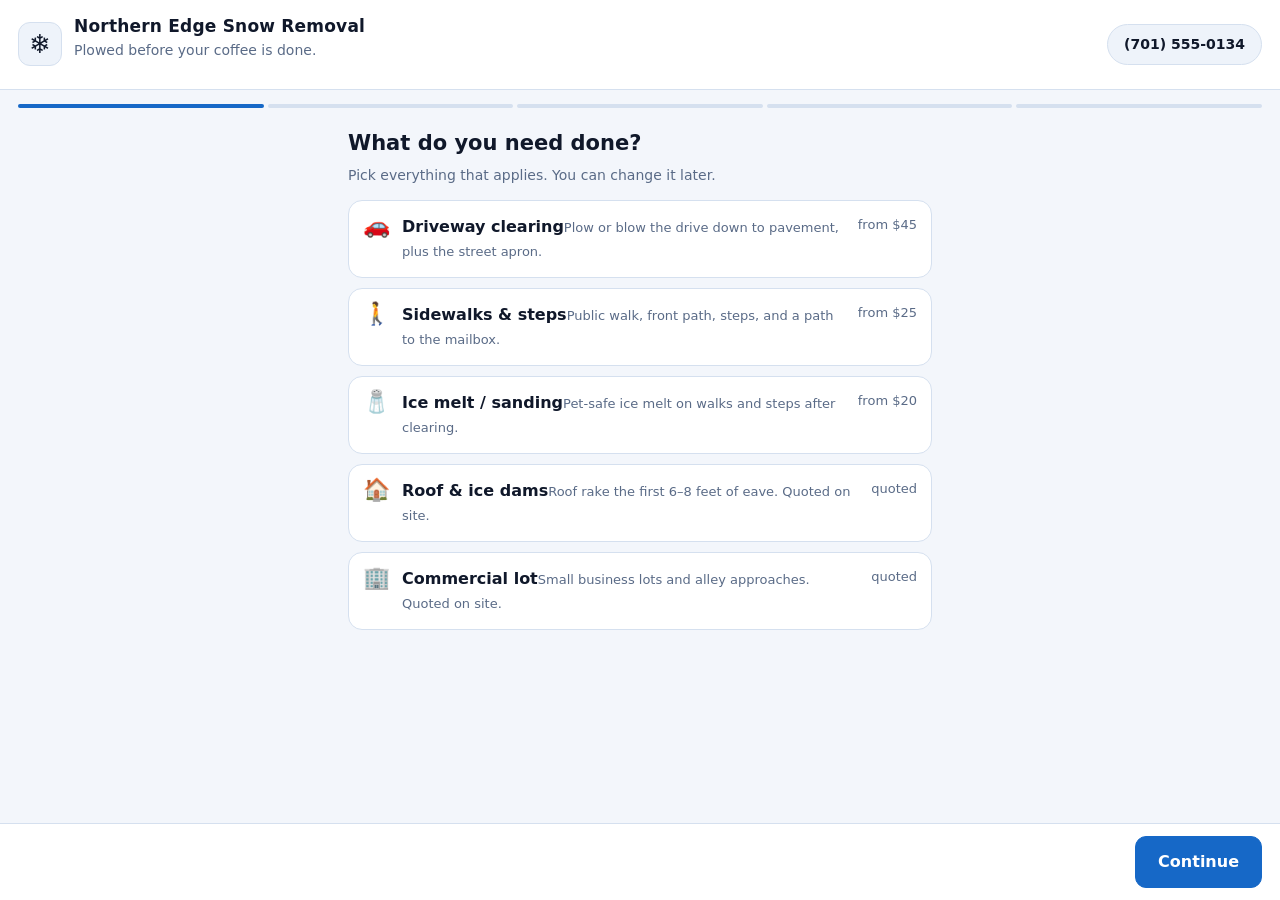
==== index.html @ 13e1a49f "Reservation form skeleton for a snow removal business Five-step mobile-first form: services, propert" ====
<!DOCTYPE html>
<html lang="en">
<head>
<meta charset="utf-8">
<meta name="viewport" content="width=device-width, initial-scale=1, viewport-fit=cover">
<title>Reserve snow removal</title>
<meta name="theme-color" content="#0b1220">
<link rel="icon" href="data:image/svg+xml,<svg xmlns='http://www.w3.org/2000/svg' viewBox='0 0 32 32'><text y='26' font-size='26'>%E2%9D%84</text></svg>">
<link rel="stylesheet" href="styles.css">
</head>
<body>

<header class="topbar">
  <div class="brand">
    <span class="mark">❄</span>
    <div>
      <h1 id="bizName">Snow Removal</h1>
      <p id="bizTagline" class="muted"></p>
    </div>
  </div>
  <a id="bizPhone" class="callbtn" href="#">Call</a>
</header>

<div class="progress" id="progress" aria-hidden="true"></div>

<main id="app">

  <!-- ------------------------------------------------ Step 1: services -->
  <section class="step" data-step="0">
    <h2>What do you need done?</h2>
    <p class="muted">Pick everything that applies. You can change it later.</p>
    <div id="serviceList" class="cards"></div>
    <p class="err" id="err-services" hidden>Pick at least one service.</p>
  </section>

  <!-- ------------------------------------------------ Step 2: property -->
  <section class="step" data-step="1" hidden>
    <h2>Tell us about the property</h2>

    <div id="sizeBlock">
      <h3>Driveway size</h3>
      <div id="sizeList" class="cards tight"></div>
    </div>

    <h3>Surface</h3>
    <div id="surfaceList" class="chips"></div>

    <h3>Anything we should know?</h3>
    <div id="flagList" class="checks"></div>

    <label class="field">
      <span>Where should the snow go?</span>
      <input type="text" id="pileSpot" placeholder="e.g. north side of the drive, not by the mailbox">
    </label>
  </section>

  <!-- ------------------------------------------------ Step 3: schedule -->
  <section class="step" data-step="2" hidden>
    <h2>How often, and when?</h2>

    <div id="planList" class="cards tight"></div>

    <div id="triggerBlock" hidden>
      <h3>Come out after how much snow?</h3>
      <div id="triggerList" class="chips"></div>
    </div>

    <div id="dateBlock">
      <label class="field">
        <span>Preferred start date</span>
        <input type="date" id="startDate">
      </label>
    </div>

    <h3>Time of day</h3>
    <div id="windowList" class="cards tight"></div>
  </section>

  <!-- ------------------------------------------------ Step 4: contact -->
  <section class="step" data-step="3" hidden>
    <h2>Where are we going, and who do we call?</h2>

    <div class="grid2">
      <label class="field">
        <span>Name *</span>
        <input type="text" id="name" autocomplete="name" required>
      </label>
      <label class="field">
        <span>Phone *</span>
        <input type="tel" id="phone" autocomplete="tel" placeholder="701-555-0134" required>
      </label>
    </div>

    <label class="field">
      <span>Email</span>
      <input type="email" id="email" autocomplete="email" placeholder="optional, for the confirmation">
    </label>

    <label class="field">
      <span>Service address *</span>
      <input type="text" id="address" autocomplete="street-address" required>
    </label>

    <div class="grid2">
      <label class="field">
        <span>City *</span>
        <input type="text" id="city" autocomplete="address-level2" required>
      </label>
      <label class="field">
        <span>ZIP</span>
        <input type="text" id="zip" inputmode="numeric" autocomplete="postal-code">
      </label>
    </div>

    <label class="field">
      <span>Notes for the crew</span>
      <textarea id="notes" rows="3" placeholder="Gate code, where to park, anything fragile…"></textarea>
    </label>

    <label class="check big">
      <input type="checkbox" id="textOk" checked>
      <span>Text me when the crew is on the way</span>
    </label>

    <p class="err" id="err-contact" hidden>Name, phone, address, and city are required.</p>
  </section>

  <!-- ------------------------------------------------ Step 5: review -->
  <section class="step" data-step="4" hidden>
    <h2>Look this over</h2>
    <div id="summary" class="summary"></div>

    <div class="estimate" id="estimate"></div>
    <p class="fineprint">
      This is a ballpark, not a quote. We confirm the price by phone or text
      before the first visit. Nothing is charged through this form.
    </p>

    <p class="err" id="err-submit" hidden></p>
  </section>

  <!-- ------------------------------------------------ Done -->
  <section class="step done" data-step="5" hidden>
    <div class="bigcheck">✓</div>
    <h2>Request sent</h2>
    <p class="muted" id="doneMsg"></p>
    <pre id="doneRef" class="ref"></pre>
    <button class="btn ghost" id="againBtn">Book another property</button>
  </section>

</main>

<footer class="navbar">
  <button class="btn ghost" id="backBtn" hidden>Back</button>
  <div class="runningTotal" id="runningTotal"></div>
  <button class="btn primary" id="nextBtn">Continue</button>
</footer>

<script src="config.js"></script>
<script src="app.js"></script>
</body>
</html>
---- styles.css ----
:root {
  --bg: #0b1220;
  --panel: #121c30;
  --panel-2: #17233c;
  --line: #24334f;
  --ink: #eef4ff;
  --muted: #93a4c2;
  --accent: #4ea3ff;
  --accent-ink: #04121f;
  --ok: #3ddc97;
  --err: #ff7a7a;
  --radius: 14px;
}

@media (prefers-color-scheme: light) {
  :root {
    --bg: #f3f6fb;
    --panel: #ffffff;
    --panel-2: #eef3fa;
    --line: #d5e0ef;
    --ink: #10182a;
    --muted: #5a6b87;
    --accent: #1668c7;
    --accent-ink: #ffffff;
  }
}

* { box-sizing: border-box; }

body {
  margin: 0;
  padding-bottom: 88px;
  background: var(--bg);
  color: var(--ink);
  font: 16px/1.5 system-ui, -apple-system, "Segoe UI", Roboto, sans-serif;
}

/* ---------------------------------------------------------- top bar */
.topbar {
  display: flex;
  align-items: center;
  justify-content: space-between;
  gap: 12px;
  padding: 14px 18px;
  background: var(--panel);
  border-bottom: 1px solid var(--line);
}
.brand { display: flex; align-items: center; gap: 12px; }
.mark {
  font-size: 26px;
  width: 44px; height: 44px;
  display: grid; place-items: center;
  background: var(--panel-2);
  border: 1px solid var(--line);
  border-radius: 12px;
}
h1 { font-size: 17px; margin: 0; letter-spacing: .2px; }
h2 { font-size: 21px; margin: 0 0 6px; }
h3 { font-size: 13px; margin: 22px 0 8px; text-transform: uppercase;
     letter-spacing: .08em; color: var(--muted); }
p { margin: 0 0 14px; }
.muted { color: var(--muted); font-size: 14px; }

.callbtn {
  padding: 9px 16px;
  border-radius: 999px;
  background: var(--panel-2);
  border: 1px solid var(--line);
  color: var(--ink);
  text-decoration: none;
  font-weight: 600;
  font-size: 14px;
  white-space: nowrap;
}

/* ---------------------------------------------------------- progress */
.progress { display: flex; gap: 4px; padding: 0 18px; margin-top: 14px; }
.progress i {
  flex: 1; height: 4px; border-radius: 999px;
  background: var(--line); transition: background .2s;
}
.progress i.on { background: var(--accent); }

/* ---------------------------------------------------------- layout */
main { max-width: 620px; margin: 0 auto; padding: 20px 18px 40px; }
.step[hidden] { display: none; }

/* ---------------------------------------------------------- cards */
.cards { display: grid; gap: 10px; }
.cards.tight { grid-template-columns: repeat(auto-fit, minmax(150px, 1fr)); }

.card {
  display: flex; gap: 12px; align-items: flex-start;
  text-align: left;
  width: 100%;
  padding: 14px;
  background: var(--panel);
  border: 1.5px solid var(--line);
  border-radius: var(--radius);
  color: inherit;
  font: inherit;
  cursor: pointer;
  transition: border-color .15s, background .15s;
}
.card:hover { border-color: var(--accent); }
.card.sel { border-color: var(--accent); background: var(--panel-2); }
.card .ico { font-size: 22px; line-height: 1; }
.card .t { font-weight: 650; }
.card .d { font-size: 13px; color: var(--muted); margin-top: 2px; }
.card .p { margin-left: auto; font-size: 13px; color: var(--muted); white-space: nowrap; }

/* ---------------------------------------------------------- chips */
.chips { display: flex; flex-wrap: wrap; gap: 8px; }
.chip {
  padding: 9px 14px;
  border-radius: 999px;
  background: var(--panel);
  border: 1.5px solid var(--line);
  color: inherit; font: inherit; font-size: 14px;
  cursor: pointer;
}
.chip.sel { border-color: var(--accent); background: var(--panel-2); font-weight: 600; }

/* ---------------------------------------------------------- inputs */
.field { display: block; margin: 14px 0; }
.field > span { display: block; font-size: 13px; color: var(--muted); margin-bottom: 6px; }
input, textarea, select {
  width: 100%;
  padding: 12px 13px;
  background: var(--panel);
  border: 1.5px solid var(--line);
  border-radius: 10px;
  color: var(--ink);
  font: inherit;
}
input:focus, textarea:focus { outline: 2px solid var(--accent); outline-offset: 1px; }
.grid2 { display: grid; gap: 0 12px; grid-template-columns: 1fr 1fr; }

.checks { display: grid; gap: 8px; }
.check { display: flex; gap: 10px; align-items: center; font-size: 15px; cursor: pointer; }
.check input { width: 18px; height: 18px; flex: none; accent-color: var(--accent); }
.check.big { margin-top: 16px; }

/* ---------------------------------------------------------- summary */
.summary { display: grid; gap: 1px; background: var(--line);
           border: 1px solid var(--line); border-radius: var(--radius); overflow: hidden; }
.row { display: flex; gap: 14px; padding: 12px 14px; background: var(--panel); }
.row .k { color: var(--muted); font-size: 14px; min-width: 118px; }
.row .v { flex: 1; }

.estimate {
  margin-top: 18px; padding: 16px;
  border: 1.5px solid var(--accent);
  border-radius: var(--radius);
  background: var(--panel);
}
.estimate .big { font-size: 30px; font-weight: 700; }
.fineprint { font-size: 12.5px; color: var(--muted); margin-top: 10px; }

.err { color: var(--err); font-size: 14px; }

/* ---------------------------------------------------------- done */
.done { text-align: center; padding-top: 40px; }
.bigcheck {
  width: 68px; height: 68px; margin: 0 auto 18px;
  display: grid; place-items: center;
  border-radius: 50%; background: var(--ok); color: #04231a;
  font-size: 34px; font-weight: 700;
}
.ref {
  display: inline-block; margin: 8px auto 22px; padding: 8px 14px;
  background: var(--panel); border: 1px solid var(--line);
  border-radius: 10px; font-size: 13px; color: var(--muted);
}

/* ---------------------------------------------------------- nav */
.navbar {
  position: fixed; left: 0; right: 0; bottom: 0;
  display: flex; align-items: center; gap: 12px;
  padding: 12px 18px calc(12px + env(safe-area-inset-bottom));
  background: var(--panel);
  border-top: 1px solid var(--line);
}
.runningTotal { flex: 1; text-align: center; font-size: 14px; color: var(--muted); }
.btn {
  padding: 13px 22px; border-radius: 11px;
  border: 1.5px solid var(--line);
  font: inherit; font-weight: 650; cursor: pointer;
}
.btn.primary { background: var(--accent); color: var(--accent-ink); border-color: var(--accent); }
.btn.ghost { background: transparent; color: var(--ink); }
.btn[disabled] { opacity: .55; cursor: progress; }
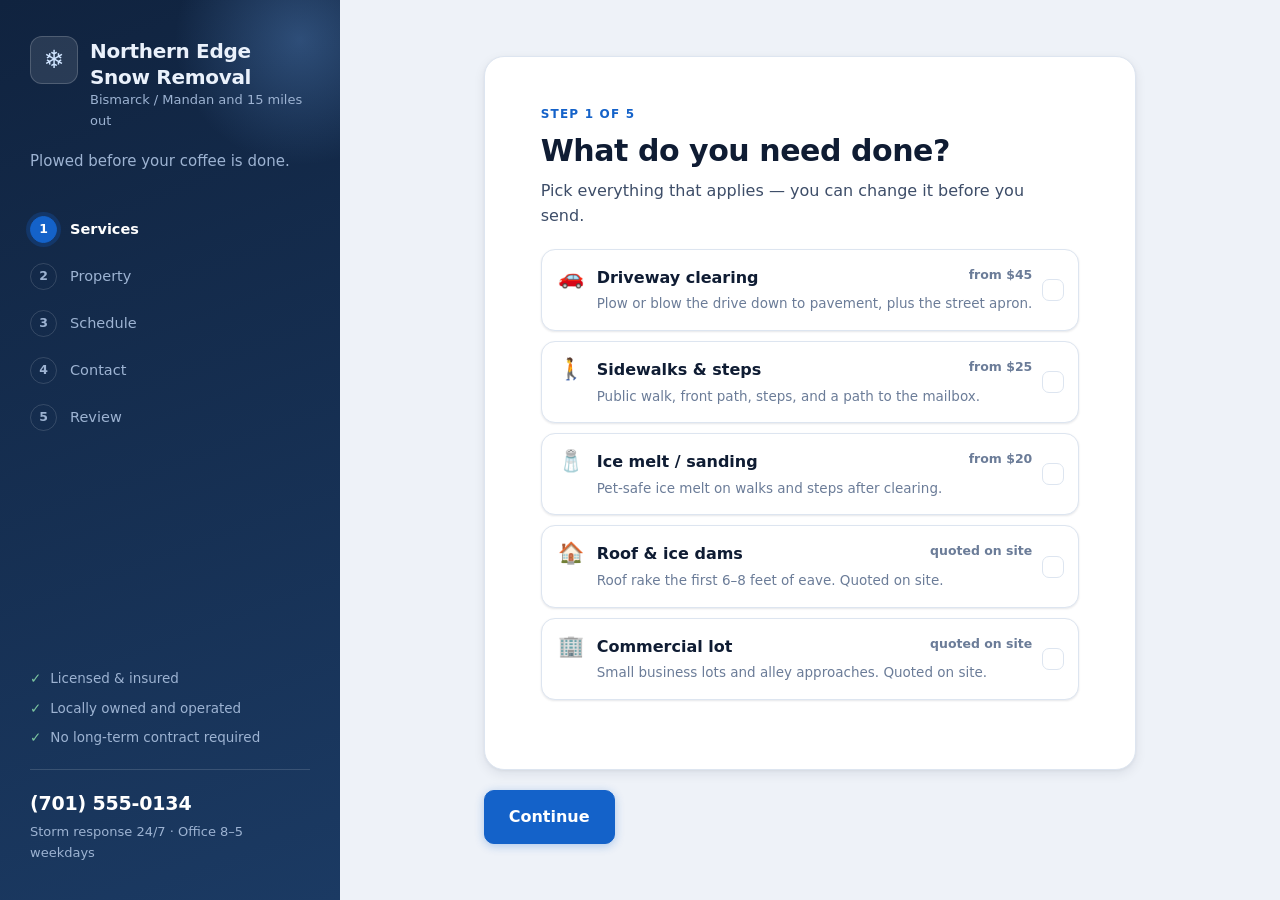
==== commit eaa3a98d: "Responsive two-column layout and a professional visual pass Desktop (900px+) gets a navy sidebar: br" ====
--- a/index.html
+++ b/index.html
@@ -4,157 +4,203 @@
 <meta charset="utf-8">
 <meta name="viewport" content="width=device-width, initial-scale=1, viewport-fit=cover">
 <title>Reserve snow removal</title>
-<meta name="theme-color" content="#0b1220">
+<meta name="description" content="Reserve driveway plowing, sidewalk clearing, and ice melt in a couple of minutes.">
+<meta name="theme-color" content="#0e1c33">
 <link rel="icon" href="data:image/svg+xml,<svg xmlns='http://www.w3.org/2000/svg' viewBox='0 0 32 32'><text y='26' font-size='26'>%E2%9D%84</text></svg>">
 <link rel="stylesheet" href="styles.css">
 </head>
 <body>
 
+<!-- ============================================ compact bar (mobile only) -->
+<div class="stickyTop">
 <header class="topbar">
   <div class="brand">
     <span class="mark">❄</span>
     <div>
-      <h1 id="bizName">Snow Removal</h1>
-      <p id="bizTagline" class="muted"></p>
+      <h1 id="bizNameSm">Snow Removal</h1>
+      <p id="bizAreaSm" class="muted sm"></p>
     </div>
   </div>
-  <a id="bizPhone" class="callbtn" href="#">Call</a>
+  <a id="bizPhoneSm" class="callbtn" href="#">Call</a>
 </header>
-
-<div class="progress" id="progress" aria-hidden="true"></div>
-
-<main id="app">
-
-  <!-- ------------------------------------------------ Step 1: services -->
-  <section class="step" data-step="0">
-    <h2>What do you need done?</h2>
-    <p class="muted">Pick everything that applies. You can change it later.</p>
-    <div id="serviceList" class="cards"></div>
-    <p class="err" id="err-services" hidden>Pick at least one service.</p>
-  </section>
-
-  <!-- ------------------------------------------------ Step 2: property -->
-  <section class="step" data-step="1" hidden>
-    <h2>Tell us about the property</h2>
-
-    <div id="sizeBlock">
-      <h3>Driveway size</h3>
-      <div id="sizeList" class="cards tight"></div>
+<div class="progress" id="progress"></div>
+</div>
+
+<div class="shell">
+
+  <!-- ================================================ sidebar (desktop) -->
+  <aside class="rail">
+    <div class="railTop">
+      <div class="brand lg">
+        <span class="mark">❄</span>
+        <div>
+          <h1 id="bizName">Snow Removal</h1>
+          <p id="bizArea" class="muted sm"></p>
+        </div>
+      </div>
+      <p id="bizTagline" class="tagline"></p>
     </div>
 
-    <h3>Surface</h3>
-    <div id="surfaceList" class="chips"></div>
-
-    <h3>Anything we should know?</h3>
-    <div id="flagList" class="checks"></div>
-
-    <label class="field">
-      <span>Where should the snow go?</span>
-      <input type="text" id="pileSpot" placeholder="e.g. north side of the drive, not by the mailbox">
-    </label>
-  </section>
-
-  <!-- ------------------------------------------------ Step 3: schedule -->
-  <section class="step" data-step="2" hidden>
-    <h2>How often, and when?</h2>
-
-    <div id="planList" class="cards tight"></div>
-
-    <div id="triggerBlock" hidden>
-      <h3>Come out after how much snow?</h3>
-      <div id="triggerList" class="chips"></div>
+    <ol class="stepper" id="stepper"></ol>
+
+    <div class="railBottom">
+      <div class="railEstimate" id="railEstimate" hidden>
+        <span class="lbl">Running estimate</span>
+        <span class="amt" id="railAmt"></span>
+        <span class="per" id="railPer"></span>
+      </div>
+      <ul class="trust" id="trustList"></ul>
+      <div class="railContact">
+        <a id="bizPhone" href="#"></a>
+        <p id="bizHours" class="muted sm"></p>
+      </div>
     </div>
-
-    <div id="dateBlock">
-      <label class="field">
-        <span>Preferred start date</span>
+  </aside>
+
+  <!-- ================================================ form -->
+  <div class="content">
+    <main id="app">
+
+      <!-- ------------------------------------------------ 1: services -->
+      <section class="step" data-step="0">
+        <p class="eyebrow">Step 1 of 5</p>
+        <h2>What do you need done?</h2>
+        <p class="lede">Pick everything that applies — you can change it before you send.</p>
+        <div id="serviceList" class="cards"></div>
+        <p class="err" id="err-services" hidden>Pick at least one service to continue.</p>
+      </section>
+
+      <!-- ------------------------------------------------ 2: property -->
+      <section class="step" data-step="1" hidden>
+        <p class="eyebrow">Step 2 of 5</p>
+        <h2>Tell us about the property</h2>
+        <p class="lede">This is what lets us quote you accurately the first time.</p>
+
+        <div id="sizeBlock">
+          <h3>Driveway size</h3>
+          <div id="sizeList" class="cards two"></div>
+        </div>
+
+        <h3>Surface</h3>
+        <div id="surfaceList" class="chips"></div>
+
+        <h3>Anything we should know?</h3>
+        <div id="flagList" class="checks two"></div>
+
+        <label class="field">
+          <span>Where should the snow go?</span>
+          <input type="text" id="pileSpot" placeholder="e.g. north side of the drive, not by the mailbox">
+        </label>
+      </section>
+
+      <!-- ------------------------------------------------ 3: schedule -->
+      <section class="step" data-step="2" hidden>
+        <p class="eyebrow">Step 3 of 5</p>
+        <h2>How often, and when?</h2>
+        <p class="lede">Season contracts get first pass on storm days.</p>
+
+        <div id="planList" class="cards"></div>
+
+        <div id="triggerBlock" hidden>
+          <h3>Come out after how much snow?</h3>
+          <div id="triggerList" class="chips"></div>
+        </div>
+
+        <h3>Preferred start</h3>
         <input type="date" id="startDate">
-      </label>
-    </div>
-
-    <h3>Time of day</h3>
-    <div id="windowList" class="cards tight"></div>
-  </section>
-
-  <!-- ------------------------------------------------ Step 4: contact -->
-  <section class="step" data-step="3" hidden>
-    <h2>Where are we going, and who do we call?</h2>
-
-    <div class="grid2">
-      <label class="field">
-        <span>Name *</span>
-        <input type="text" id="name" autocomplete="name" required>
-      </label>
-      <label class="field">
-        <span>Phone *</span>
-        <input type="tel" id="phone" autocomplete="tel" placeholder="701-555-0134" required>
-      </label>
-    </div>
-
-    <label class="field">
-      <span>Email</span>
-      <input type="email" id="email" autocomplete="email" placeholder="optional, for the confirmation">
-    </label>
-
-    <label class="field">
-      <span>Service address *</span>
-      <input type="text" id="address" autocomplete="street-address" required>
-    </label>
-
-    <div class="grid2">
-      <label class="field">
-        <span>City *</span>
-        <input type="text" id="city" autocomplete="address-level2" required>
-      </label>
-      <label class="field">
-        <span>ZIP</span>
-        <input type="text" id="zip" inputmode="numeric" autocomplete="postal-code">
-      </label>
-    </div>
-
-    <label class="field">
-      <span>Notes for the crew</span>
-      <textarea id="notes" rows="3" placeholder="Gate code, where to park, anything fragile…"></textarea>
-    </label>
-
-    <label class="check big">
-      <input type="checkbox" id="textOk" checked>
-      <span>Text me when the crew is on the way</span>
-    </label>
-
-    <p class="err" id="err-contact" hidden>Name, phone, address, and city are required.</p>
-  </section>
-
-  <!-- ------------------------------------------------ Step 5: review -->
-  <section class="step" data-step="4" hidden>
-    <h2>Look this over</h2>
-    <div id="summary" class="summary"></div>
-
-    <div class="estimate" id="estimate"></div>
-    <p class="fineprint">
-      This is a ballpark, not a quote. We confirm the price by phone or text
-      before the first visit. Nothing is charged through this form.
-    </p>
-
-    <p class="err" id="err-submit" hidden></p>
-  </section>
-
-  <!-- ------------------------------------------------ Done -->
-  <section class="step done" data-step="5" hidden>
-    <div class="bigcheck">✓</div>
-    <h2>Request sent</h2>
-    <p class="muted" id="doneMsg"></p>
-    <pre id="doneRef" class="ref"></pre>
-    <button class="btn ghost" id="againBtn">Book another property</button>
-  </section>
-
-</main>
-
-<footer class="navbar">
-  <button class="btn ghost" id="backBtn" hidden>Back</button>
-  <div class="runningTotal" id="runningTotal"></div>
-  <button class="btn primary" id="nextBtn">Continue</button>
-</footer>
+
+        <h3>Time of day</h3>
+        <div id="windowList" class="cards two"></div>
+      </section>
+
+      <!-- ------------------------------------------------ 4: contact -->
+      <section class="step" data-step="3" hidden>
+        <p class="eyebrow">Step 4 of 5</p>
+        <h2>Where are we going, and who do we call?</h2>
+        <p class="lede">We confirm every job before the first visit. Nothing is charged here.</p>
+
+        <div class="grid2">
+          <label class="field">
+            <span>Name <i>*</i></span>
+            <input type="text" id="name" autocomplete="name" required>
+          </label>
+          <label class="field">
+            <span>Phone <i>*</i></span>
+            <input type="tel" id="phone" autocomplete="tel" placeholder="701-555-0134" required>
+          </label>
+        </div>
+
+        <label class="field">
+          <span>Email</span>
+          <input type="email" id="email" autocomplete="email" placeholder="Optional — for your confirmation">
+        </label>
+
+        <label class="field">
+          <span>Service address <i>*</i></span>
+          <input type="text" id="address" autocomplete="street-address" required>
+        </label>
+
+        <div class="grid2">
+          <label class="field">
+            <span>City <i>*</i></span>
+            <input type="text" id="city" autocomplete="address-level2" required>
+          </label>
+          <label class="field">
+            <span>ZIP</span>
+            <input type="text" id="zip" inputmode="numeric" autocomplete="postal-code">
+          </label>
+        </div>
+
+        <label class="field">
+          <span>Notes for the crew</span>
+          <textarea id="notes" rows="3" placeholder="Gate code, where to park, anything fragile…"></textarea>
+        </label>
+
+        <label class="check big">
+          <input type="checkbox" id="textOk" checked>
+          <span>Text me when the crew is on the way</span>
+        </label>
+
+        <p class="err" id="err-contact" hidden>Name, phone, address, and city are required.</p>
+      </section>
+
+      <!-- ------------------------------------------------ 5: review -->
+      <section class="step" data-step="4" hidden>
+        <p class="eyebrow">Step 5 of 5</p>
+        <h2>Look this over</h2>
+        <p class="lede">One last check, then it comes straight to us.</p>
+
+        <div class="reviewGrid">
+          <div id="summary" class="summary"></div>
+          <div class="estimate" id="estimate"></div>
+        </div>
+
+        <p class="fineprint">
+          This is a ballpark, not a quote. We confirm the price by phone or text
+          before the first visit, and nothing is charged through this form.
+        </p>
+
+        <p class="err" id="err-submit" hidden></p>
+      </section>
+
+      <!-- ------------------------------------------------ done -->
+      <section class="step done" data-step="5" hidden>
+        <div class="bigcheck">✓</div>
+        <h2>Request sent</h2>
+        <p class="lede" id="doneMsg"></p>
+        <p class="ref" id="doneRef"></p>
+        <button class="btn ghost" id="againBtn">Book another property</button>
+      </section>
+
+    </main>
+
+    <footer class="navbar">
+      <button class="btn ghost" id="backBtn" hidden>Back</button>
+      <div class="runningTotal" id="runningTotal"></div>
+      <button class="btn primary" id="nextBtn">Continue</button>
+    </footer>
+  </div>
+</div>
 
 <script src="config.js"></script>
 <script src="app.js"></script>
--- a/styles.css
+++ b/styles.css
@@ -1,192 +1,519 @@
+/* ============================================================
+   Light by default — it reads more trustworthy for a customer-
+   facing booking form. Dark follows the system setting.
+   ============================================================ */
 :root {
-  --bg: #0b1220;
-  --panel: #121c30;
-  --panel-2: #17233c;
-  --line: #24334f;
-  --ink: #eef4ff;
-  --muted: #93a4c2;
-  --accent: #4ea3ff;
-  --accent-ink: #04121f;
-  --ok: #3ddc97;
-  --err: #ff7a7a;
-  --radius: 14px;
-}
-
-@media (prefers-color-scheme: light) {
+  --bg:        #eef2f8;
+  --surface:   #ffffff;
+  --surface-2: #f5f8fc;
+  --line:      #dde5f0;
+  --line-soft: #e9eff7;
+  --ink:       #0f1c33;
+  --ink-2:     #3d4d68;
+  --muted:     #6b7c98;
+  --accent:    #1462c9;
+  --accent-2:  #0e4ea6;
+  --accent-ink:#ffffff;
+  --accent-wash:#eaf2fe;
+  --ok:        #0f9d6a;
+  --err:       #c2323f;
+  --err-wash:  #fdeef0;
+
+  /* deep navy used by the sidebar, the estimate card, and the mobile bar */
+  --rail-from: #10233f;
+  --rail-to:   #1b3a63;
+  --rail-ink:  #eaf1fb;
+  --rail-mute: #9db3d2;
+  --rail-line: rgba(255,255,255,.14);
+
+  --r-sm: 10px;
+  --r:    14px;
+  --r-lg: 20px;
+  --sh-1: 0 1px 2px rgba(15,28,51,.06), 0 1px 3px rgba(15,28,51,.05);
+  --sh-2: 0 4px 12px rgba(15,28,51,.08), 0 1px 3px rgba(15,28,51,.05);
+  --sh-3: 0 12px 32px rgba(15,28,51,.12);
+  --ring: 0 0 0 3px rgba(20,98,201,.22);
+}
+
+@media (prefers-color-scheme: dark) {
   :root {
-    --bg: #f3f6fb;
-    --panel: #ffffff;
-    --panel-2: #eef3fa;
-    --line: #d5e0ef;
-    --ink: #10182a;
-    --muted: #5a6b87;
-    --accent: #1668c7;
-    --accent-ink: #ffffff;
+    --bg:        #080e1a;
+    --surface:   #101a2c;
+    --surface-2: #16233a;
+    --line:      #253550;
+    --line-soft: #1c2a42;
+    --ink:       #eaf1fb;
+    --ink-2:     #c3d1e6;
+    --muted:     #8ea3c2;
+    --accent:    #52a5ff;
+    --accent-2:  #7bbcff;
+    --accent-ink:#04121f;
+    --accent-wash:#132741;
+    --ok:        #3ddc97;
+    --err:       #ff8d8d;
+    --err-wash:  #2a1620;
+
+    --rail-from: #0b1526;
+    --rail-to:   #12233d;
+    --sh-1: 0 1px 2px rgba(0,0,0,.4);
+    --sh-2: 0 4px 14px rgba(0,0,0,.45);
+    --sh-3: 0 14px 36px rgba(0,0,0,.5);
+    --ring: 0 0 0 3px rgba(82,165,255,.3);
   }
 }
 
 * { box-sizing: border-box; }
+
+/* Several elements below set display:flex/grid, which would otherwise
+   win over the hidden attribute. */
+[hidden] { display: none !important; }
+
+html { -webkit-text-size-adjust: 100%; }
 
 body {
   margin: 0;
-  padding-bottom: 88px;
   background: var(--bg);
   color: var(--ink);
-  font: 16px/1.5 system-ui, -apple-system, "Segoe UI", Roboto, sans-serif;
-}
-
-/* ---------------------------------------------------------- top bar */
+  font: 400 16px/1.6 ui-sans-serif, system-ui, -apple-system, "Segoe UI",
+        Roboto, "Helvetica Neue", sans-serif;
+  -webkit-font-smoothing: antialiased;
+}
+
+h1, h2, h3 { margin: 0; letter-spacing: -.015em; }
+p { margin: 0; }
+.muted { color: var(--muted); }
+.sm { font-size: 13px; }
+
+/* ===================================================== compact top bar
+   Mobile only. The sidebar replaces it on wide screens.               */
+.stickyTop { position: sticky; top: 0; z-index: 10; }
+
 .topbar {
   display: flex;
   align-items: center;
   justify-content: space-between;
   gap: 12px;
-  padding: 14px 18px;
-  background: var(--panel);
-  border-bottom: 1px solid var(--line);
-}
+  padding: 12px 16px;
+  background: linear-gradient(135deg, var(--rail-from), var(--rail-to));
+  color: var(--rail-ink);
+}
+.topbar .muted { color: var(--rail-mute); }
+
 .brand { display: flex; align-items: center; gap: 12px; }
+.brand h1 { font-size: 16px; font-weight: 650; line-height: 1.25; }
+.brand.lg { align-items: flex-start; }
+.brand.lg h1 { font-size: 20px; font-weight: 700; line-height: 1.3; }
+.brand.lg > div { padding-top: 2px; }
 .mark {
-  font-size: 26px;
-  width: 44px; height: 44px;
+  flex: none;
+  width: 42px; height: 42px;
   display: grid; place-items: center;
-  background: var(--panel-2);
-  border: 1px solid var(--line);
+  font-size: 22px;
+  color: #cfe4ff;
+  background: rgba(255,255,255,.1);
+  border: 1px solid rgba(255,255,255,.18);
   border-radius: 12px;
 }
-h1 { font-size: 17px; margin: 0; letter-spacing: .2px; }
-h2 { font-size: 21px; margin: 0 0 6px; }
-h3 { font-size: 13px; margin: 22px 0 8px; text-transform: uppercase;
-     letter-spacing: .08em; color: var(--muted); }
-p { margin: 0 0 14px; }
-.muted { color: var(--muted); font-size: 14px; }
+.brand.lg .mark { width: 48px; height: 48px; font-size: 25px; }
 
 .callbtn {
+  flex: none;
   padding: 9px 16px;
   border-radius: 999px;
-  background: var(--panel-2);
-  border: 1px solid var(--line);
-  color: var(--ink);
+  background: rgba(255,255,255,.13);
+  border: 1px solid rgba(255,255,255,.2);
+  color: #fff;
   text-decoration: none;
   font-weight: 600;
   font-size: 14px;
+}
+.callbtn:hover { background: rgba(255,255,255,.2); }
+
+/* progress hairline under the mobile bar */
+.progress { display: flex; gap: 3px; background: var(--line); }
+.progress i { flex: 1; height: 3px; background: var(--line);
+              transition: background .25s ease; }
+.progress i.on { background: var(--accent); }
+
+/* ===================================================== shell */
+.shell { display: block; }
+
+/* ===================================================== sidebar */
+.rail { display: none; }
+
+/* ===================================================== content */
+.content {
+  max-width: 720px;
+  margin: 0 auto;
+  padding: 0 16px 96px;
+}
+
+main { padding: 24px 0 8px; }
+.step[hidden] { display: none; }
+.step { animation: rise .28s ease both; }
+@keyframes rise {
+  from { opacity: 0; transform: translateY(8px); }
+  to   { opacity: 1; transform: none; }
+}
+
+.eyebrow {
+  font-size: 12px; font-weight: 700; letter-spacing: .1em;
+  text-transform: uppercase; color: var(--accent);
+  margin-bottom: 8px;
+}
+h2 { font-size: clamp(22px, 4.4vw, 30px); line-height: 1.25; }
+.lede { color: var(--ink-2); margin-top: 8px; max-width: 52ch; }
+h3 {
+  font-size: 12.5px; font-weight: 700; letter-spacing: .08em;
+  text-transform: uppercase; color: var(--muted);
+  margin: 28px 0 10px;
+}
+
+/* ===================================================== cards */
+.cards { display: grid; gap: 10px; margin-top: 20px; }
+.cards.two { grid-template-columns: repeat(auto-fit, minmax(190px, 1fr)); }
+
+.card {
+  position: relative;
+  display: flex; gap: 13px; align-items: flex-start;
+  width: 100%; text-align: left;
+  padding: 15px 46px 15px 16px;
+  background: var(--surface);
+  border: 1.5px solid var(--line);
+  border-radius: var(--r);
+  box-shadow: var(--sh-1);
+  color: inherit; font: inherit;
+  cursor: pointer;
+  transition: border-color .16s, box-shadow .16s, transform .16s, background .16s;
+}
+.card:hover { border-color: var(--accent); box-shadow: var(--sh-2); transform: translateY(-1px); }
+.card:focus-visible { outline: none; box-shadow: var(--ring); }
+.card.sel { border-color: var(--accent); background: var(--accent-wash); box-shadow: var(--sh-2); }
+
+.card .ico { font-size: 21px; line-height: 1.2; }
+.card .t { display: block; font-weight: 650; }
+.card .d { display: block; font-size: 13.5px; color: var(--muted); margin-top: 3px; }
+.card .p {
+  position: absolute; right: 46px; top: 15px;
+  font-size: 12.5px; font-weight: 600; color: var(--muted);
   white-space: nowrap;
 }
-
-/* ---------------------------------------------------------- progress */
-.progress { display: flex; gap: 4px; padding: 0 18px; margin-top: 14px; }
-.progress i {
-  flex: 1; height: 4px; border-radius: 999px;
-  background: var(--line); transition: background .2s;
-}
-.progress i.on { background: var(--accent); }
-
-/* ---------------------------------------------------------- layout */
-main { max-width: 620px; margin: 0 auto; padding: 20px 18px 40px; }
-.step[hidden] { display: none; }
-
-/* ---------------------------------------------------------- cards */
-.cards { display: grid; gap: 10px; }
-.cards.tight { grid-template-columns: repeat(auto-fit, minmax(150px, 1fr)); }
-
-.card {
-  display: flex; gap: 12px; align-items: flex-start;
-  text-align: left;
-  width: 100%;
-  padding: 14px;
-  background: var(--panel);
+.cards.two .card { padding-right: 42px; }
+.cards.two .card .p { display: none; }
+
+/* selection indicator */
+.card .tick {
+  position: absolute; right: 14px; top: 50%;
+  transform: translateY(-50%);
+  width: 22px; height: 22px;
+  display: grid; place-items: center;
   border: 1.5px solid var(--line);
-  border-radius: var(--radius);
-  color: inherit;
-  font: inherit;
-  cursor: pointer;
-  transition: border-color .15s, background .15s;
-}
-.card:hover { border-color: var(--accent); }
-.card.sel { border-color: var(--accent); background: var(--panel-2); }
-.card .ico { font-size: 22px; line-height: 1; }
-.card .t { font-weight: 650; }
-.card .d { font-size: 13px; color: var(--muted); margin-top: 2px; }
-.card .p { margin-left: auto; font-size: 13px; color: var(--muted); white-space: nowrap; }
-
-/* ---------------------------------------------------------- chips */
+  border-radius: 50%;
+  background: var(--surface);
+  color: transparent;
+  font-size: 13px; font-weight: 700;
+  transition: background .16s, border-color .16s, color .16s;
+}
+.card[data-multi="1"] .tick { border-radius: 7px; }
+.card.sel .tick { background: var(--accent); border-color: var(--accent); color: #fff; }
+
+/* ===================================================== chips */
 .chips { display: flex; flex-wrap: wrap; gap: 8px; }
 .chip {
-  padding: 9px 14px;
+  padding: 9px 15px;
   border-radius: 999px;
-  background: var(--panel);
+  background: var(--surface);
   border: 1.5px solid var(--line);
-  color: inherit; font: inherit; font-size: 14px;
+  box-shadow: var(--sh-1);
+  color: inherit; font: inherit; font-size: 14.5px;
   cursor: pointer;
-}
-.chip.sel { border-color: var(--accent); background: var(--panel-2); font-weight: 600; }
-
-/* ---------------------------------------------------------- inputs */
-.field { display: block; margin: 14px 0; }
-.field > span { display: block; font-size: 13px; color: var(--muted); margin-bottom: 6px; }
-input, textarea, select {
+  transition: border-color .16s, background .16s, color .16s;
+}
+.chip:hover { border-color: var(--accent); }
+.chip:focus-visible { outline: none; box-shadow: var(--ring); }
+.chip.sel {
+  border-color: var(--accent); background: var(--accent);
+  color: var(--accent-ink); font-weight: 600;
+}
+
+/* ===================================================== inputs */
+.field { display: block; margin: 16px 0; }
+.field > span { display: block; font-size: 13px; font-weight: 600;
+                color: var(--ink-2); margin-bottom: 7px; }
+.field > span i { color: var(--accent); font-style: normal; }
+
+input, textarea {
   width: 100%;
-  padding: 12px 13px;
-  background: var(--panel);
+  padding: 12px 14px;
+  background: var(--surface);
   border: 1.5px solid var(--line);
-  border-radius: 10px;
+  border-radius: var(--r-sm);
+  box-shadow: var(--sh-1);
   color: var(--ink);
   font: inherit;
-}
-input:focus, textarea:focus { outline: 2px solid var(--accent); outline-offset: 1px; }
-.grid2 { display: grid; gap: 0 12px; grid-template-columns: 1fr 1fr; }
-
-.checks { display: grid; gap: 8px; }
-.check { display: flex; gap: 10px; align-items: center; font-size: 15px; cursor: pointer; }
+  transition: border-color .16s, box-shadow .16s;
+}
+input::placeholder, textarea::placeholder { color: var(--muted); opacity: .75; }
+input:hover, textarea:hover { border-color: #c3d2e6; }
+input:focus, textarea:focus { outline: none; border-color: var(--accent); box-shadow: var(--ring); }
+textarea { resize: vertical; min-height: 90px; }
+input[type="date"] { max-width: 240px; }
+
+.grid2 { display: grid; gap: 0 14px; grid-template-columns: 1fr 1fr; }
+
+.checks { display: grid; gap: 9px; }
+.checks.two { grid-template-columns: repeat(auto-fit, minmax(230px, 1fr)); }
+.check {
+  display: flex; gap: 11px; align-items: center;
+  padding: 10px 13px;
+  border: 1.5px solid var(--line-soft);
+  border-radius: var(--r-sm);
+  background: var(--surface);
+  font-size: 15px; cursor: pointer;
+  transition: border-color .16s;
+}
+.check:hover { border-color: var(--accent); }
 .check input { width: 18px; height: 18px; flex: none; accent-color: var(--accent); }
-.check.big { margin-top: 16px; }
-
-/* ---------------------------------------------------------- summary */
-.summary { display: grid; gap: 1px; background: var(--line);
-           border: 1px solid var(--line); border-radius: var(--radius); overflow: hidden; }
-.row { display: flex; gap: 14px; padding: 12px 14px; background: var(--panel); }
-.row .k { color: var(--muted); font-size: 14px; min-width: 118px; }
+.check.big { margin-top: 18px; }
+
+/* ===================================================== review */
+.reviewGrid { display: grid; gap: 18px; margin-top: 22px; }
+
+.summary {
+  display: grid; gap: 1px;
+  background: var(--line-soft);
+  border: 1px solid var(--line);
+  border-radius: var(--r);
+  overflow: hidden;
+  box-shadow: var(--sh-1);
+}
+.row { display: flex; gap: 16px; padding: 12px 16px; background: var(--surface); }
+.row .k { color: var(--muted); font-size: 13.5px; min-width: 116px; flex: none; }
 .row .v { flex: 1; }
 
 .estimate {
-  margin-top: 18px; padding: 16px;
-  border: 1.5px solid var(--accent);
-  border-radius: var(--radius);
-  background: var(--panel);
-}
-.estimate .big { font-size: 30px; font-weight: 700; }
-.fineprint { font-size: 12.5px; color: var(--muted); margin-top: 10px; }
-
-.err { color: var(--err); font-size: 14px; }
-
-/* ---------------------------------------------------------- done */
-.done { text-align: center; padding-top: 40px; }
+  align-self: start;
+  padding: 20px;
+  border-radius: var(--r);
+  background: linear-gradient(150deg, var(--rail-from), var(--rail-to));
+  color: var(--rail-ink);
+  box-shadow: var(--sh-3);
+}
+.estimate .lbl { font-size: 12px; font-weight: 700; letter-spacing: .09em;
+                 text-transform: uppercase; color: var(--rail-mute); }
+.estimate .big { display: block; font-size: 40px; font-weight: 750;
+                 letter-spacing: -.03em; line-height: 1.1; margin-top: 6px; }
+.estimate .per { font-size: 15px; font-weight: 500; color: var(--rail-mute); margin-left: 7px; }
+.estimate .note { display: block; margin-top: 10px; font-size: 13.5px; color: var(--rail-mute); }
+
+.fineprint { font-size: 13px; color: var(--muted); margin-top: 16px; max-width: 62ch; }
+
+.err {
+  margin-top: 16px; padding: 11px 14px;
+  background: var(--err-wash);
+  border: 1px solid var(--err);
+  border-radius: var(--r-sm);
+  color: var(--err); font-size: 14.5px;
+}
+
+/* ===================================================== done */
+.done { text-align: center; padding: 40px 0 20px; }
+.done .lede { margin: 10px auto 0; }
 .bigcheck {
-  width: 68px; height: 68px; margin: 0 auto 18px;
+  width: 72px; height: 72px; margin: 0 auto 22px;
   display: grid; place-items: center;
-  border-radius: 50%; background: var(--ok); color: #04231a;
-  font-size: 34px; font-weight: 700;
-}
+  border-radius: 50%;
+  background: var(--ok); color: #fff;
+  font-size: 36px; font-weight: 700;
+  box-shadow: 0 8px 24px rgba(15,157,106,.35);
+  animation: pop .4s cubic-bezier(.2,1.4,.4,1) both;
+}
+@keyframes pop { from { transform: scale(.6); opacity: 0; } to { transform: none; opacity: 1; } }
 .ref {
-  display: inline-block; margin: 8px auto 22px; padding: 8px 14px;
-  background: var(--panel); border: 1px solid var(--line);
-  border-radius: 10px; font-size: 13px; color: var(--muted);
-}
-
-/* ---------------------------------------------------------- nav */
+  display: inline-block; margin: 16px 0 24px; padding: 9px 16px;
+  background: var(--surface); border: 1px solid var(--line);
+  border-radius: 999px; font-size: 13.5px; color: var(--muted);
+  font-variant-numeric: tabular-nums;
+}
+
+/* ===================================================== nav */
 .navbar {
-  position: fixed; left: 0; right: 0; bottom: 0;
+  position: fixed; left: 0; right: 0; bottom: 0; z-index: 20;
   display: flex; align-items: center; gap: 12px;
-  padding: 12px 18px calc(12px + env(safe-area-inset-bottom));
-  background: var(--panel);
+  padding: 12px 16px calc(12px + env(safe-area-inset-bottom));
+  background: var(--surface);
   border-top: 1px solid var(--line);
-}
-.runningTotal { flex: 1; text-align: center; font-size: 14px; color: var(--muted); }
+  box-shadow: 0 -4px 18px rgba(15,28,51,.07);
+}
+.runningTotal {
+  flex: 1; text-align: center;
+  font-size: 14px; font-weight: 600; color: var(--ink-2);
+  font-variant-numeric: tabular-nums;
+}
+
 .btn {
-  padding: 13px 22px; border-radius: 11px;
+  padding: 13px 24px;
+  border-radius: var(--r-sm);
   border: 1.5px solid var(--line);
-  font: inherit; font-weight: 650; cursor: pointer;
-}
-.btn.primary { background: var(--accent); color: var(--accent-ink); border-color: var(--accent); }
-.btn.ghost { background: transparent; color: var(--ink); }
-.btn[disabled] { opacity: .55; cursor: progress; }
+  background: var(--surface); color: var(--ink);
+  font: inherit; font-weight: 650;
+  cursor: pointer;
+  transition: transform .14s, box-shadow .16s, background .16s, filter .16s;
+}
+.btn:focus-visible { outline: none; box-shadow: var(--ring); }
+.btn.primary {
+  background: var(--accent); color: var(--accent-ink);
+  border-color: var(--accent);
+  box-shadow: 0 2px 10px rgba(20,98,201,.3);
+}
+.btn.primary:hover { filter: brightness(1.06); transform: translateY(-1px);
+                     box-shadow: 0 6px 18px rgba(20,98,201,.34); }
+.btn.ghost:hover { background: var(--surface-2); }
+.btn[disabled] { opacity: .6; cursor: progress; transform: none; filter: none; }
+
+/* ============================================================
+   DESKTOP — sidebar appears, form becomes a floating card,
+   the fixed bottom bar becomes an inline footer.
+   ============================================================ */
+@media (min-width: 900px) {
+  body { padding: 0; }
+  .stickyTop { display: none; }
+
+  .shell {
+    display: grid;
+    grid-template-columns: 340px minmax(0, 1fr);
+    min-height: 100vh;
+    max-width: 1280px;
+    margin: 0 auto;
+  }
+
+  /* ---------------------------------------------- sidebar */
+  .rail {
+    display: flex; flex-direction: column;
+    gap: 34px;
+    position: sticky; top: 0; align-self: start;
+    height: 100vh;
+    padding: 36px 30px;
+    background: linear-gradient(160deg, var(--rail-from) 0%, var(--rail-to) 100%);
+    color: var(--rail-ink);
+    overflow: hidden;
+  }
+  /* soft snow-glow in the corner */
+  .rail::after {
+    content: "";
+    position: absolute; right: -90px; top: -90px;
+    width: 260px; height: 260px; border-radius: 50%;
+    background: radial-gradient(circle, rgba(120,180,255,.28), transparent 68%);
+    pointer-events: none;
+  }
+  .rail > * { position: relative; z-index: 1; }
+  .rail .muted { color: var(--rail-mute); }
+
+  .tagline {
+    margin-top: 18px;
+    font-size: 15px; line-height: 1.55;
+    color: var(--rail-mute);
+  }
+
+  /* ---------------------------------------------- stepper */
+  .stepper { list-style: none; margin: 0; padding: 0; display: grid; gap: 2px; }
+  .stepper li {
+    display: flex; align-items: center; gap: 13px;
+    padding: 9px 0;
+    font-size: 14.5px; color: var(--rail-mute);
+    transition: color .2s;
+  }
+  .stepper .n {
+    flex: none;
+    width: 27px; height: 27px;
+    display: grid; place-items: center;
+    border-radius: 50%;
+    border: 1.5px solid var(--rail-line);
+    font-size: 12.5px; font-weight: 650;
+    transition: background .2s, border-color .2s, color .2s;
+  }
+  .stepper li.done { color: #cfe0f7; }
+  .stepper li.done .n { background: rgba(255,255,255,.16); border-color: transparent; color: #fff; }
+  .stepper li.now { color: #fff; font-weight: 650; }
+  .stepper li.now .n {
+    background: var(--accent); border-color: var(--accent); color: #fff;
+    box-shadow: 0 0 0 4px rgba(20,98,201,.25);
+  }
+
+  /* ---------------------------------------------- rail bottom */
+  .railBottom { display: grid; gap: 20px; margin-top: auto; }
+
+  .railEstimate {
+    padding: 15px 17px;
+    border-radius: var(--r);
+    background: rgba(255,255,255,.09);
+    border: 1px solid var(--rail-line);
+  }
+  .railEstimate .lbl {
+    display: block; font-size: 11.5px; font-weight: 700;
+    letter-spacing: .09em; text-transform: uppercase; color: var(--rail-mute);
+  }
+  .railEstimate .amt {
+    font-size: 27px; font-weight: 750; letter-spacing: -.02em;
+    font-variant-numeric: tabular-nums;
+  }
+  .railEstimate .per { font-size: 14px; color: var(--rail-mute); margin-left: 4px; }
+
+  .trust { list-style: none; margin: 0; padding: 0; display: grid; gap: 8px; }
+  .trust li {
+    display: flex; gap: 9px; align-items: flex-start;
+    font-size: 13.5px; color: var(--rail-mute);
+  }
+  .trust li::before { content: "✓"; color: #7cc5a0; font-weight: 700; }
+
+  .railContact { border-top: 1px solid var(--rail-line); padding-top: 18px; }
+  .railContact a {
+    display: block; font-size: 19px; font-weight: 700;
+    color: #fff; text-decoration: none; letter-spacing: -.01em;
+  }
+  .railContact a:hover { color: #bcd9ff; }
+  .railContact p { margin-top: 4px; }
+
+  /* ---------------------------------------------- form card */
+  .content {
+    max-width: none;
+    padding: 40px 48px 48px;
+    display: flex; flex-direction: column;
+  }
+  main {
+    flex: 1;
+    padding: 40px 44px;
+    background: var(--surface);
+    border: 1px solid var(--line);
+    border-radius: var(--r-lg);
+    box-shadow: var(--sh-2);
+  }
+  .step { max-width: 660px; }
+
+  .navbar {
+    position: static;
+    margin-top: 20px;
+    padding: 0;
+    background: none; border: none; box-shadow: none;
+  }
+  /* the sidebar already shows the estimate — don't say it twice */
+  .runningTotal { display: none; }
+  .navbar .btn.ghost { order: -1; }
+
+  .done { padding-top: 60px; }
+}
+
+@media (min-width: 1180px) {
+  .content { padding: 56px 72px; }
+  main { padding: 48px 56px; }
+
+  /* Only wide enough for the estimate to sit beside the summary here —
+     any narrower and the summary column squeezes its values illegibly. */
+  .reviewGrid { grid-template-columns: minmax(0, 1fr) 250px; align-items: start; gap: 24px; }
+  .estimate { position: sticky; top: 56px; }
+}
+
+/* honour reduced-motion preferences */
+@media (prefers-reduced-motion: reduce) {
+  *, *::before, *::after { animation: none !important; transition: none !important; }
+}
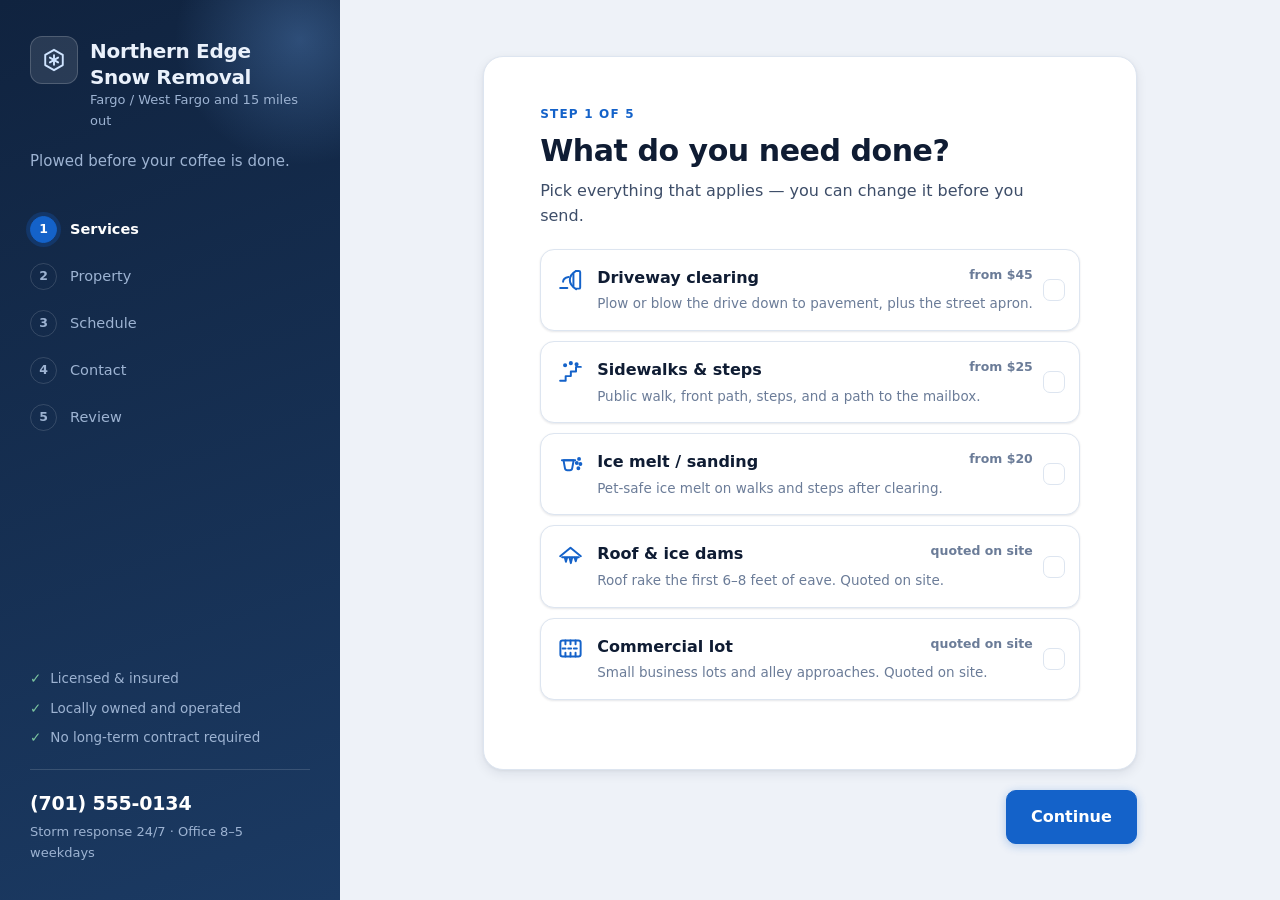
==== commit 05ab9a60: "Replace the emoji with a custom SVG icon set Emoji read as stock filler and render differently on ev" ====
--- a/index.html
+++ b/index.html
@@ -6,10 +6,77 @@
 <title>Reserve snow removal</title>
 <meta name="description" content="Reserve driveway plowing, sidewalk clearing, and ice melt in a couple of minutes.">
 <meta name="theme-color" content="#0e1c33">
-<link rel="icon" href="data:image/svg+xml,<svg xmlns='http://www.w3.org/2000/svg' viewBox='0 0 32 32'><text y='26' font-size='26'>%E2%9D%84</text></svg>">
+<!-- same crystal as the sprite's #i-flake, inlined so the tab icon matches -->
+<link rel="icon" href="data:image/svg+xml,<svg xmlns='http://www.w3.org/2000/svg' viewBox='0 0 24 24' fill='none' stroke='%231462c9' stroke-width='1.9' stroke-linecap='round' stroke-linejoin='round'><path d='M12 2.6 20.1 7.3v9.4L12 21.4 3.9 16.7V7.3Z'/><path d='M12 7.6v8.8'/><path d='M8.2 9.8 15.8 14.2'/><path d='M15.8 9.8 8.2 14.2'/></svg>">
 <link rel="stylesheet" href="styles.css">
 </head>
 <body>
+
+<!-- ============================================================
+     Icon sprite. Hand-drawn monoline set, 24×24, stroke-only so
+     everything inherits currentColor. Referenced by id from
+     config.js (`icon: "plow"` → #i-plow).
+     ============================================================ -->
+<svg class="sprite" aria-hidden="true" focusable="false">
+
+  <!-- brand: a crystal — hexagon with an asterisk core -->
+  <symbol id="i-flake" viewBox="0 0 24 24">
+    <path d="M12 2.6 20.1 7.3v9.4L12 21.4 3.9 16.7V7.3Z"/>
+    <path d="M12 7.6v8.8"/>
+    <path d="M8.2 9.8 15.8 14.2"/>
+    <path d="M15.8 9.8 8.2 14.2"/>
+  </symbol>
+
+  <!-- driveway: a plow blade rolling a curl of snow off to the side -->
+  <symbol id="i-plow" viewBox="0 0 24 24">
+    <path d="M17 4.4c-3.7 2.2-5.6 4.9-5.6 8.1s1.9 5.9 5.6 8.1"/>
+    <path d="M17 4.4h2.5a1.1 1.1 0 0 1 1.1 1.1v13.5a1.1 1.1 0 0 1-1.1 1.1H17"/>
+    <path d="M14.6 6.9v11.2"/>
+    <path d="M10.3 9.7C7 10.3 5.4 11.7 5.4 14"/>
+    <path d="M2.8 19.6h6.4"/>
+  </symbol>
+
+  <!-- walks: steps climbing out from under the snowfall -->
+  <symbol id="i-steps" viewBox="0 0 24 24">
+    <path d="M2.8 20.2h4.9v-4.1h4.6V12h4.6V7.9h4.3"/>
+    <circle cx="7.2" cy="6.4" r=".95"/>
+    <circle cx="12.3" cy="4.6" r=".95"/>
+    <circle cx="17.4" cy="5.6" r=".95"/>
+  </symbol>
+
+  <!-- ice melt: a bucket throwing grains -->
+  <symbol id="i-salt" viewBox="0 0 24 24">
+    <path d="M5.8 9.2h9l-1.3 7.1a2.1 2.1 0 0 1-2.1 1.7H9.2a2.1 2.1 0 0 1-2.1-1.7Z"/>
+    <path d="M4.4 9.2h11.8"/>
+    <circle cx="19.6" cy="7.9" r=".85"/>
+    <circle cx="17.6" cy="11.6" r=".85"/>
+    <circle cx="20.8" cy="12.4" r=".85"/>
+    <circle cx="19" cy="16.2" r=".85"/>
+  </symbol>
+
+  <!-- roof: an eave hung with icicles -->
+  <symbol id="i-roof" viewBox="0 0 24 24">
+    <path d="M2.8 12.6 12 5.2l9.2 7.4"/>
+    <path d="M4.6 13.5h14.8"/>
+    <path d="m7 14 .95 3.6.95-3.6"/>
+    <path d="m11.2 14 1.1 4.8 1.1-4.8"/>
+    <path d="m15.7 14 .95 3.1.95-3.1"/>
+  </symbol>
+
+  <!-- commercial lot: stalls and a center aisle, seen from above -->
+  <symbol id="i-lot" viewBox="0 0 24 24">
+    <rect x="3" y="4.8" width="18" height="14.4" rx="2"/>
+    <path d="M7.5 4.8v3.5M12 4.8v3.5M16.5 4.8v3.5"/>
+    <path d="M7.5 19.2v-3.5M12 19.2v-3.5M16.5 19.2v-3.5"/>
+    <path d="M5 12h14" stroke-dasharray="2.6 2.4"/>
+  </symbol>
+
+  <!-- selection + confirmation -->
+  <symbol id="i-check" viewBox="0 0 24 24">
+    <path d="M5 12.6 9.7 17.3 19 6.8"/>
+  </symbol>
+
+</svg>
 
 <!-- ============================================ compact bar (mobile only) -->
 <div class="stickyTop">
@@ -32,7 +99,7 @@
   <aside class="rail">
     <div class="railTop">
       <div class="brand lg">
-        <span class="mark">❄</span>
+        <span class="mark"><svg class="markIcon"><use href="#i-flake"></use></svg></span>
         <div>
           <h1 id="bizName">Snow Removal</h1>
           <p id="bizArea" class="muted sm"></p>
@@ -185,7 +252,7 @@
 
       <!-- ------------------------------------------------ done -->
       <section class="step done" data-step="5" hidden>
-        <div class="bigcheck">✓</div>
+        <div class="bigcheck"><svg><use href="#i-check"></use></svg></div>
         <h2>Request sent</h2>
         <p class="lede" id="doneMsg"></p>
         <p class="ref" id="doneRef"></p>
--- a/styles.css
+++ b/styles.css
@@ -68,6 +68,25 @@
    win over the hidden attribute. */
 [hidden] { display: none !important; }
 
+/* ---------------------------------------------------------- icons
+   One monoline set, stroke-only, inheriting currentColor so a single
+   `color` declaration restyles any icon anywhere.                    */
+.sprite { display: none; }
+
+svg[class] , .tick svg, .bigcheck svg {
+  fill: none;
+  stroke: currentColor;
+  stroke-width: 1.75;
+  stroke-linecap: round;
+  stroke-linejoin: round;
+  flex: none;
+  overflow: visible;
+}
+.markIcon { width: 23px; height: 23px; }
+.brand.lg .markIcon { width: 26px; height: 26px; }
+.tick svg { width: 13px; height: 13px; stroke-width: 2.6; }
+.bigcheck svg { width: 36px; height: 36px; stroke-width: 2.4; }
+
 html { -webkit-text-size-adjust: 100%; }
 
 body {
@@ -108,13 +127,12 @@
   flex: none;
   width: 42px; height: 42px;
   display: grid; place-items: center;
-  font-size: 22px;
   color: #cfe4ff;
   background: rgba(255,255,255,.1);
   border: 1px solid rgba(255,255,255,.18);
   border-radius: 12px;
 }
-.brand.lg .mark { width: 48px; height: 48px; font-size: 25px; }
+.brand.lg .mark { width: 48px; height: 48px; }
 
 .callbtn {
   flex: none;
@@ -190,7 +208,8 @@
 .card:focus-visible { outline: none; box-shadow: var(--ring); }
 .card.sel { border-color: var(--accent); background: var(--accent-wash); box-shadow: var(--sh-2); }
 
-.card .ico { font-size: 21px; line-height: 1.2; }
+.card .ico { width: 27px; height: 27px; margin-top: 1px; color: var(--accent); }
+.card.sel .ico { color: var(--accent); }
 .card .t { display: block; font-weight: 650; }
 .card .d { display: block; font-size: 13.5px; color: var(--muted); margin-top: 3px; }
 .card .p {
@@ -211,7 +230,6 @@
   border-radius: 50%;
   background: var(--surface);
   color: transparent;
-  font-size: 13px; font-weight: 700;
   transition: background .16s, border-color .16s, color .16s;
 }
 .card[data-multi="1"] .tick { border-radius: 7px; }
@@ -324,7 +342,6 @@
   display: grid; place-items: center;
   border-radius: 50%;
   background: var(--ok); color: #fff;
-  font-size: 36px; font-weight: 700;
   box-shadow: 0 8px 24px rgba(15,157,106,.35);
   animation: pop .4s cubic-bezier(.2,1.4,.4,1) both;
 }
@@ -498,7 +515,8 @@
   }
   /* the sidebar already shows the estimate — don't say it twice */
   .runningTotal { display: none; }
-  .navbar .btn.ghost { order: -1; }
+  .navbar { justify-content: flex-end; }
+  .navbar .btn.ghost { order: -1; margin-right: auto; }
 
   .done { padding-top: 60px; }
 }
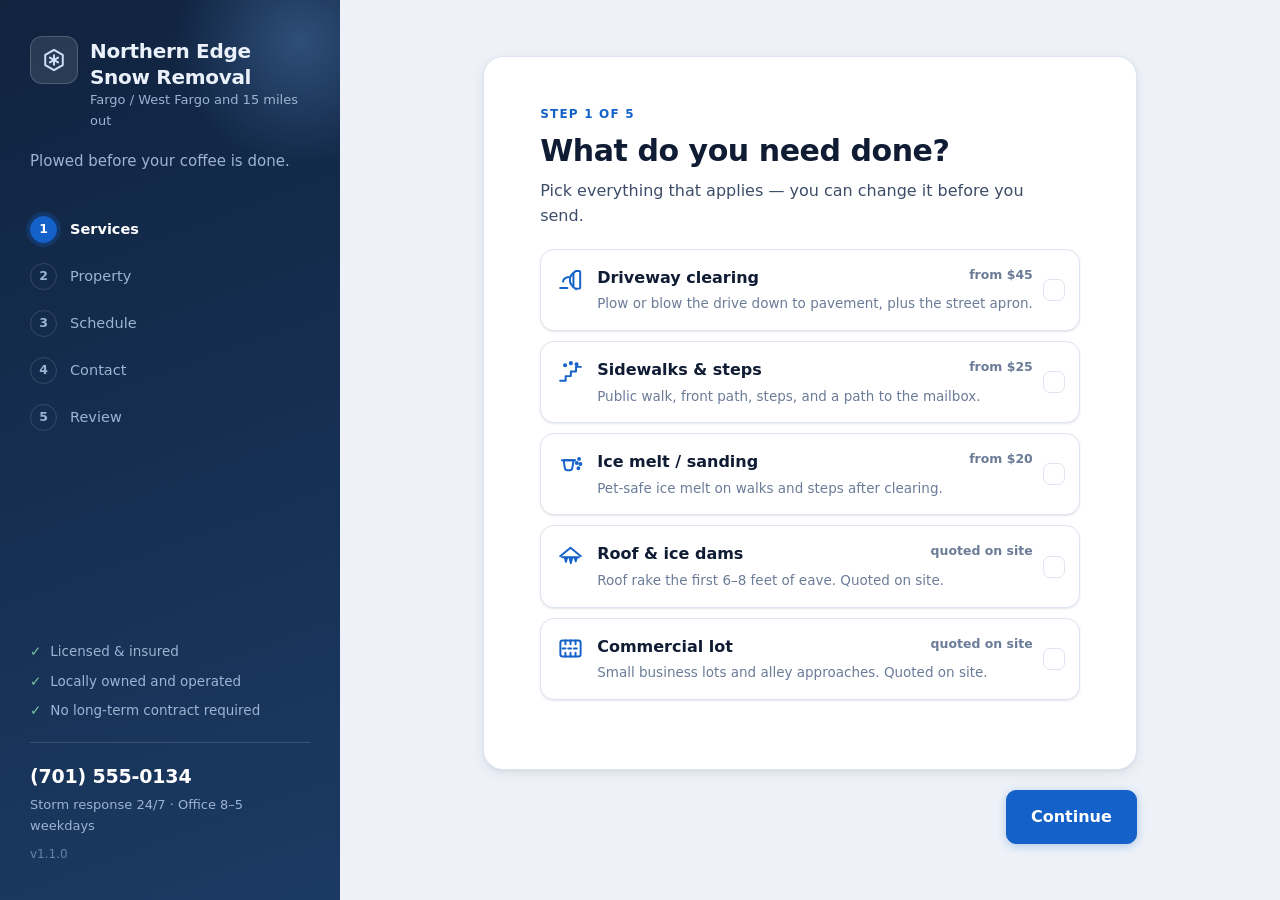
==== commit d74def8f: "Installable PWA, plus an admin job board beside the anonymous form PWA --- manifest, service worker," ====
--- a/index.html
+++ b/index.html
@@ -5,7 +5,13 @@
 <meta name="viewport" content="width=device-width, initial-scale=1, viewport-fit=cover">
 <title>Reserve snow removal</title>
 <meta name="description" content="Reserve driveway plowing, sidewalk clearing, and ice melt in a couple of minutes.">
-<meta name="theme-color" content="#0e1c33">
+<meta name="theme-color" content="#10233f">
+<link rel="manifest" href="manifest.json">
+<link rel="apple-touch-icon" href="icons/apple-touch-icon.png">
+<meta name="mobile-web-app-capable" content="yes">
+<meta name="apple-mobile-web-app-capable" content="yes">
+<meta name="apple-mobile-web-app-title" content="Snow Removal">
+<meta name="apple-mobile-web-app-status-bar-style" content="black-translucent">
 <!-- same crystal as the sprite's #i-flake, inlined so the tab icon matches -->
 <link rel="icon" href="data:image/svg+xml,<svg xmlns='http://www.w3.org/2000/svg' viewBox='0 0 24 24' fill='none' stroke='%231462c9' stroke-width='1.9' stroke-linecap='round' stroke-linejoin='round'><path d='M12 2.6 20.1 7.3v9.4L12 21.4 3.9 16.7V7.3Z'/><path d='M12 7.6v8.8'/><path d='M8.2 9.8 15.8 14.2'/><path d='M15.8 9.8 8.2 14.2'/></svg>">
 <link rel="stylesheet" href="styles.css">
@@ -74,6 +80,13 @@
   <!-- selection + confirmation -->
   <symbol id="i-check" viewBox="0 0 24 24">
     <path d="M5 12.6 9.7 17.3 19 6.8"/>
+  </symbol>
+
+  <!-- install to home screen -->
+  <symbol id="i-install" viewBox="0 0 24 24">
+    <path d="M12 3.6v10.8"/>
+    <path d="m7.8 10.6 4.2 4.2 4.2-4.2"/>
+    <path d="M4.4 17.2v1.4a1.8 1.8 0 0 0 1.8 1.8h11.6a1.8 1.8 0 0 0 1.8-1.8v-1.4"/>
   </symbol>
 
 </svg>
@@ -88,7 +101,10 @@
       <p id="bizAreaSm" class="muted sm"></p>
     </div>
   </div>
-  <a id="bizPhoneSm" class="callbtn" href="#">Call</a>
+  <div class="topActions">
+    <button id="installBtnSm" class="callbtn" hidden>Install</button>
+    <a id="bizPhoneSm" class="callbtn" href="#">Call</a>
+  </div>
 </header>
 <div class="progress" id="progress"></div>
 </div>
@@ -117,9 +133,15 @@
         <span class="per" id="railPer"></span>
       </div>
       <ul class="trust" id="trustList"></ul>
+      <button id="installBtn" class="railInstall" hidden>
+        <svg class="dl" aria-hidden="true"><use href="#i-install"></use></svg>
+        Install this app
+      </button>
+
       <div class="railContact">
         <a id="bizPhone" href="#"></a>
         <p id="bizHours" class="muted sm"></p>
+        <p id="appVersion" class="muted sm ver"></p>
       </div>
     </div>
   </aside>
@@ -269,6 +291,16 @@
   </div>
 </div>
 
+<!-- iOS has no install prompt; the Install button reveals this instead -->
+<div class="iosHint" id="iosHint" hidden>
+  <p><strong>Add to Home Screen</strong></p>
+  <p>Tap the Share button in Safari, then <em>Add to Home Screen</em>.</p>
+  <button class="btn ghost sm" id="iosHintClose">Got it</button>
+</div>
+
+<!-- shown when a new version has been downloaded in the background -->
+<button class="updatePill" id="updatePill" hidden>Update available — tap to reload</button>
+
 <script src="config.js"></script>
 <script src="app.js"></script>
 </body>
--- a/styles.css
+++ b/styles.css
@@ -112,7 +112,8 @@
   align-items: center;
   justify-content: space-between;
   gap: 12px;
-  padding: 12px 16px;
+  /* installed on iOS the page runs under the status bar, so pad for it */
+  padding: calc(12px + env(safe-area-inset-top)) 16px 12px;
   background: linear-gradient(135deg, var(--rail-from), var(--rail-to));
   color: var(--rail-ink);
 }
@@ -147,6 +148,40 @@
 }
 .callbtn:hover { background: rgba(255,255,255,.2); }
 
+.topActions { display: flex; align-items: center; gap: 8px; flex: none; }
+#installBtnSm { font: inherit; font-size: 14px; font-weight: 600; cursor: pointer; }
+
+/* ---------------------------------------------------------- PWA bits */
+.iosHint {
+  position: fixed; z-index: 40;
+  left: 12px; right: 12px; bottom: calc(84px + env(safe-area-inset-bottom));
+  max-width: 420px; margin: 0 auto;
+  padding: 16px 18px;
+  background: var(--surface);
+  border: 1.5px solid var(--accent);
+  border-radius: var(--r);
+  box-shadow: var(--sh-3);
+  animation: rise .25s ease both;
+}
+.iosHint p { font-size: 14.5px; color: var(--ink-2); }
+.iosHint p + p { margin-top: 4px; }
+.iosHint strong { color: var(--ink); }
+.btn.sm { margin-top: 12px; padding: 8px 16px; font-size: 14px; }
+
+.updatePill {
+  position: fixed; z-index: 40;
+  left: 50%; transform: translateX(-50%);
+  bottom: calc(84px + env(safe-area-inset-bottom));
+  padding: 11px 20px;
+  border: none; border-radius: 999px;
+  background: var(--rail-from); color: #fff;
+  font: inherit; font-size: 14px; font-weight: 600;
+  box-shadow: var(--sh-3);
+  cursor: pointer;
+  animation: rise .25s ease both;
+}
+.updatePill:hover { background: var(--rail-to); }
+
 /* progress hairline under the mobile bar */
 .progress { display: flex; gap: 3px; background: var(--line); }
 .progress i { flex: 1; height: 3px; background: var(--line);
@@ -483,7 +518,25 @@
   }
   .trust li::before { content: "✓"; color: #7cc5a0; font-weight: 700; }
 
+  .railInstall {
+    display: flex; align-items: center; justify-content: center; gap: 9px;
+    width: 100%;
+    padding: 12px 16px;
+    border: 1px solid var(--rail-line);
+    border-radius: var(--r-sm);
+    background: rgba(255,255,255,.09);
+    color: #fff;
+    font: inherit; font-size: 14.5px; font-weight: 600;
+    cursor: pointer;
+    transition: background .16s;
+  }
+  .railInstall:hover { background: rgba(255,255,255,.16); }
+  .railInstall .dl { width: 18px; height: 18px; }
+
   .railContact { border-top: 1px solid var(--rail-line); padding-top: 18px; }
+  .railContact .ver { margin-top: 8px; opacity: .6; font-size: 12px; }
+
+  .updatePill, .iosHint { bottom: 24px; }
   .railContact a {
     display: block; font-size: 19px; font-weight: 700;
     color: #fff; text-decoration: none; letter-spacing: -.01em;
@@ -531,6 +584,155 @@
   .estimate { position: sticky; top: 56px; }
 }
 
+/* ============================================================
+   ADMIN — admin.html only. Same tokens, different surface: a dense
+   job board meant to be worked from a phone at 5 AM.
+   ============================================================ */
+
+.adminBody { padding-bottom: 40px; }
+
+/* ---------------------------------------------------------- gate */
+.gate {
+  min-height: 100vh;
+  display: grid; place-items: center;
+  padding: 24px;
+  background: linear-gradient(160deg, var(--rail-from), var(--rail-to));
+}
+.gateCard {
+  width: 100%; max-width: 380px;
+  padding: 32px 28px;
+  background: var(--surface);
+  border-radius: var(--r-lg);
+  box-shadow: var(--sh-3);
+  text-align: center;
+}
+.gateCard .mark {
+  margin: 0 auto 16px;
+  background: var(--accent-wash);
+  border-color: var(--accent-wash);
+  color: var(--accent);
+}
+.gateCard h1 { font-size: 23px; }
+.gateCard .muted { font-size: 14px; margin-top: 6px; }
+.gateCard .field { text-align: left; margin-top: 22px; }
+.gateCard .check { border: none; padding: 0; font-size: 14px; }
+.btn.wide { width: 100%; margin-top: 18px; }
+
+/* ---------------------------------------------------------- bar */
+.adminBar {
+  display: flex; align-items: center; justify-content: space-between;
+  gap: 12px;
+  padding: calc(14px + env(safe-area-inset-top)) 16px 14px;
+  background: linear-gradient(135deg, var(--rail-from), var(--rail-to));
+  color: var(--rail-ink);
+}
+.adminBar h1 { font-size: 17px; }
+.adminBar .muted { color: var(--rail-mute); }
+
+.iconBtn {
+  width: 38px; height: 38px;
+  display: grid; place-items: center;
+  border-radius: 10px;
+  background: rgba(255,255,255,.13);
+  border: 1px solid rgba(255,255,255,.2);
+  color: #fff; cursor: pointer;
+}
+.iconBtn:hover { background: rgba(255,255,255,.22); }
+.iconBtn .rf { width: 19px; height: 19px; }
+.iconBtn.spin .rf { animation: spin .8s linear infinite; }
+@keyframes spin { to { transform: rotate(360deg); } }
+
+/* ---------------------------------------------------------- tools */
+.adminTools {
+  position: sticky; top: 0; z-index: 5;
+  display: grid; gap: 10px;
+  padding: 14px 16px;
+  background: var(--bg);
+  border-bottom: 1px solid var(--line);
+}
+.adminTools .chips { overflow-x: auto; flex-wrap: nowrap; padding-bottom: 2px; }
+.adminTools .chip { white-space: nowrap; font-size: 13.5px; padding: 7px 13px; }
+.adminTools input { padding: 10px 13px; }
+
+/* ---------------------------------------------------------- jobs */
+.jobs {
+  display: grid; gap: 12px;
+  padding: 16px;
+  max-width: 1200px; margin: 0 auto;
+}
+@media (min-width: 760px)  { .jobs { grid-template-columns: repeat(2, 1fr); } }
+@media (min-width: 1180px) { .jobs { grid-template-columns: repeat(3, 1fr); } }
+
+.job {
+  display: flex; flex-direction: column;
+  padding: 16px;
+  background: var(--surface);
+  border: 1.5px solid var(--line);
+  border-radius: var(--r);
+  box-shadow: var(--sh-1);
+}
+.job.closed { opacity: .62; }
+.job.saving { outline: 2px solid var(--accent); outline-offset: 2px; }
+
+.jobTop { display: flex; gap: 12px; align-items: flex-start; justify-content: space-between; }
+.job h2 { font-size: 17px; }
+.addr { margin-top: 8px; font-size: 15px; color: var(--ink-2); }
+
+.pill {
+  flex: none;
+  padding: 4px 11px; border-radius: 999px;
+  font-size: 12px; font-weight: 700;
+  background: var(--surface-2); color: var(--muted);
+  border: 1px solid var(--line);
+}
+.pill.st-new       { background: var(--accent-wash); color: var(--accent); border-color: var(--accent); }
+.pill.st-scheduled { background: #e7f7f0; color: #0b7a52; border-color: #9fdcc3; }
+.pill.st-done      { background: var(--surface-2); color: var(--muted); }
+.pill.st-declined  { background: var(--err-wash); color: var(--err); border-color: var(--err); }
+
+@media (prefers-color-scheme: dark) {
+  .pill.st-scheduled { background: #0f2e23; color: #5fd6a4; border-color: #1e5b44; }
+}
+
+.acts { display: flex; gap: 8px; margin: 14px 0 4px; }
+.act {
+  flex: 1;
+  display: flex; align-items: center; justify-content: center; gap: 7px;
+  padding: 9px 8px;
+  border: 1.5px solid var(--line);
+  border-radius: var(--r-sm);
+  background: var(--surface-2);
+  color: var(--ink); text-decoration: none;
+  font-size: 14px; font-weight: 600;
+}
+.act:hover { border-color: var(--accent); color: var(--accent); }
+.act svg { width: 17px; height: 17px; }
+
+.details { display: grid; gap: 7px; margin-top: 14px; font-size: 14px; }
+.details .d { display: flex; gap: 10px; align-items: baseline; }
+.details .k { flex: none; width: 96px; color: var(--muted); font-size: 12.5px; }
+
+.jobFoot {
+  display: flex; gap: 8px; align-items: center;
+  margin-top: 16px; padding-top: 14px;
+  border-top: 1px solid var(--line-soft);
+}
+.statusSel {
+  flex: none;
+  padding: 9px 10px;
+  border: 1.5px solid var(--line);
+  border-radius: var(--r-sm);
+  background: var(--surface); color: var(--ink);
+  font: inherit; font-size: 14px; font-weight: 600;
+}
+.officeNotes { flex: 1; padding: 9px 11px; font-size: 14px; }
+.saved { font-size: 12.5px; font-weight: 600; color: var(--ok); }
+
+.empty {
+  padding: 48px 24px; text-align: center;
+  color: var(--muted); font-size: 15px;
+}
+
 /* honour reduced-motion preferences */
 @media (prefers-reduced-motion: reduce) {
   *, *::before, *::after { animation: none !important; transition: none !important; }
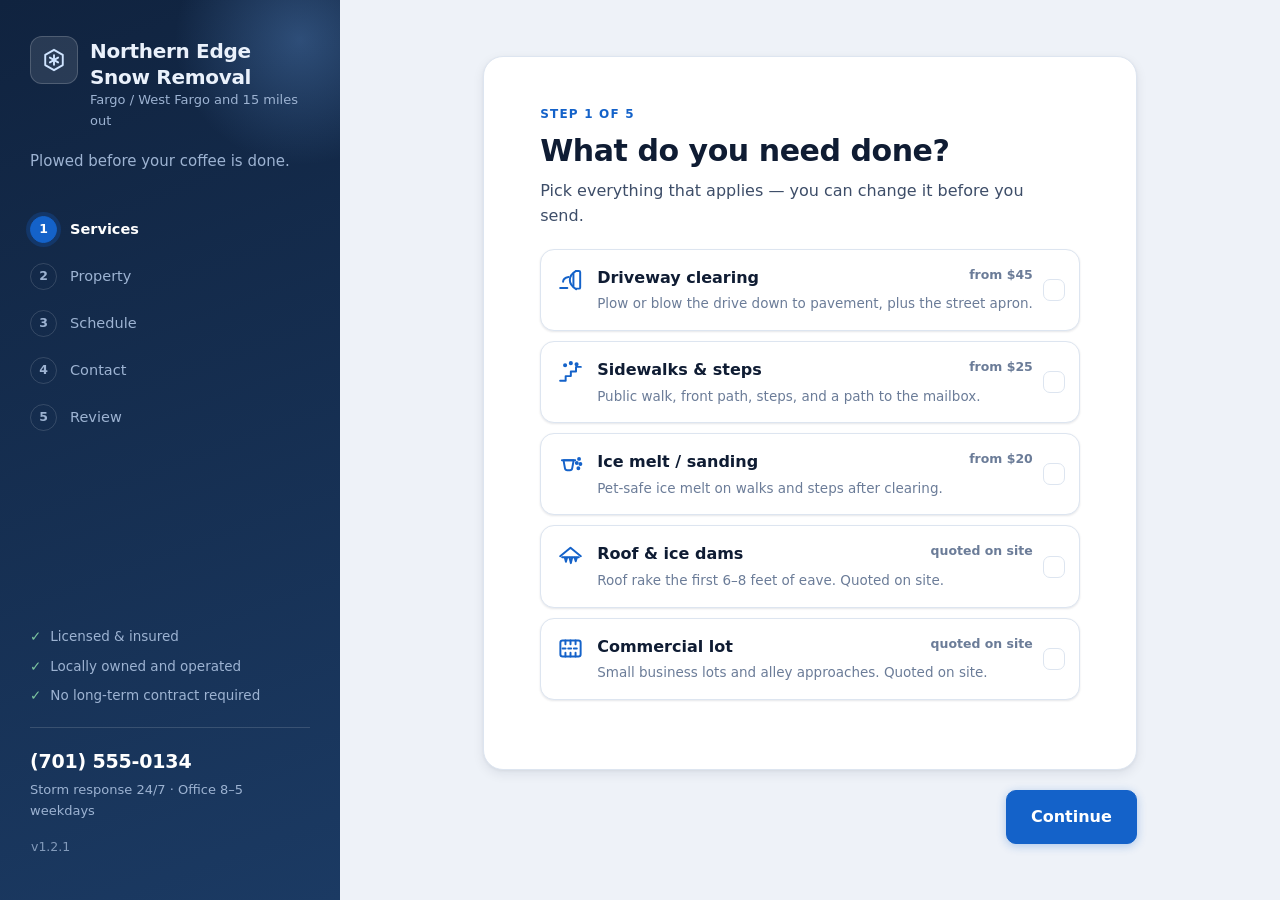
==== commit 235b1f61: "Port the budget app's version.txt update button Same mechanism, both surfaces. The version string do" ====
--- a/index.html
+++ b/index.html
@@ -141,7 +141,7 @@
       <div class="railContact">
         <a id="bizPhone" href="#"></a>
         <p id="bizHours" class="muted sm"></p>
-        <p id="appVersion" class="muted sm ver"></p>
+        <button id="appVersion" class="verBtn" title="Check for updates"></button>
       </div>
     </div>
   </aside>
@@ -281,6 +281,10 @@
         <button class="btn ghost" id="againBtn">Book another property</button>
       </section>
 
+      <!-- mobile only; the sidebar carries this on desktop -->
+      <p class="verLine">
+        <button id="appVersionSm" class="verBtn" title="Check for updates"></button>
+      </p>
     </main>
 
     <footer class="navbar">
@@ -299,9 +303,10 @@
 </div>
 
 <!-- shown when a new version has been downloaded in the background -->
-<button class="updatePill" id="updatePill" hidden>Update available — tap to reload</button>
+<button class="updatePill" id="updatePill" hidden>Update available — tap to install</button>
 
 <script src="config.js"></script>
+<script src="updater.js"></script>
 <script src="app.js"></script>
 </body>
 </html>
--- a/styles.css
+++ b/styles.css
@@ -182,6 +182,68 @@
 }
 .updatePill:hover { background: var(--rail-to); }
 
+/* ---------------------------------------------------------- version button */
+.verLine { text-align: center; padding: 26px 0 4px; }
+.verBtn {
+  padding: 6px 12px;
+  border: 1px solid transparent;
+  border-radius: 999px;
+  background: none;
+  color: var(--muted);
+  font: inherit; font-size: 12.5px;
+  font-variant-numeric: tabular-nums;
+  cursor: pointer;
+  transition: color .16s, border-color .16s;
+}
+.verBtn:hover { color: var(--accent); border-color: var(--line); }
+
+/* ---------------------------------------------------------- update overlay */
+.updOverlay {
+  position: fixed; inset: 0; z-index: 60;
+  display: grid; place-items: center;
+  padding: 24px;
+  background: rgba(8, 16, 30, .62);
+  backdrop-filter: blur(3px);
+  animation: fade .18s ease both;
+}
+.updOverlay.out { animation: fade .22s ease both reverse; }
+@keyframes fade { from { opacity: 0 } to { opacity: 1 } }
+
+.updCard {
+  width: 100%; max-width: 380px;
+  border-radius: var(--r);
+  background: linear-gradient(150deg, var(--rail-from), var(--rail-to));
+  box-shadow: var(--sh-3);
+  overflow: hidden;
+}
+.updHead {
+  display: flex; align-items: center; gap: 9px;
+  padding: 13px 18px;
+  border-bottom: 1px solid var(--rail-line);
+  color: var(--rail-mute);
+  font-size: 12px; font-weight: 700;
+  letter-spacing: .09em; text-transform: uppercase;
+}
+.updHead .dot {
+  width: 8px; height: 8px; border-radius: 50%;
+  background: var(--ok);
+  box-shadow: 0 0 0 3px rgba(61, 220, 151, .2);
+}
+.updBody {
+  padding: 18px;
+  min-height: 116px;
+  font-family: ui-monospace, SFMono-Regular, Menlo, Consolas, monospace;
+  font-size: 13.5px;
+  color: var(--rail-mute);
+}
+.updLine { animation: rise .22s ease both; }
+.updLine + .updLine { margin-top: 8px; }
+.updLine.big { font-size: 15.5px; color: #fff; margin-top: 14px; }
+.updLine.ok strong { color: #7fe3b8; }
+.updLine.dim { color: var(--rail-mute); opacity: .75; font-size: 12.5px; }
+.updLine .cur { animation: blink 1s steps(2) infinite; }
+@keyframes blink { 50% { opacity: 0 } }
+
 /* progress hairline under the mobile bar */
 .progress { display: flex; gap: 3px; background: var(--line); }
 .progress i { flex: 1; height: 3px; background: var(--line);
@@ -534,7 +596,15 @@
   .railInstall .dl { width: 18px; height: 18px; }
 
   .railContact { border-top: 1px solid var(--rail-line); padding-top: 18px; }
-  .railContact .ver { margin-top: 8px; opacity: .6; font-size: 12px; }
+  .railContact .verBtn {
+    margin: 8px 0 0 -12px;
+    color: var(--rail-mute); opacity: .8;
+  }
+  .railContact .verBtn:hover { color: #fff; opacity: 1; border-color: var(--rail-line); }
+
+  /* the sidebar carries the version on desktop — except on the job board,
+     which has no sidebar at any width */
+  .verLine:not(.always) { display: none; }
 
   .updatePill, .iosHint { bottom: 24px; }
   .railContact a {
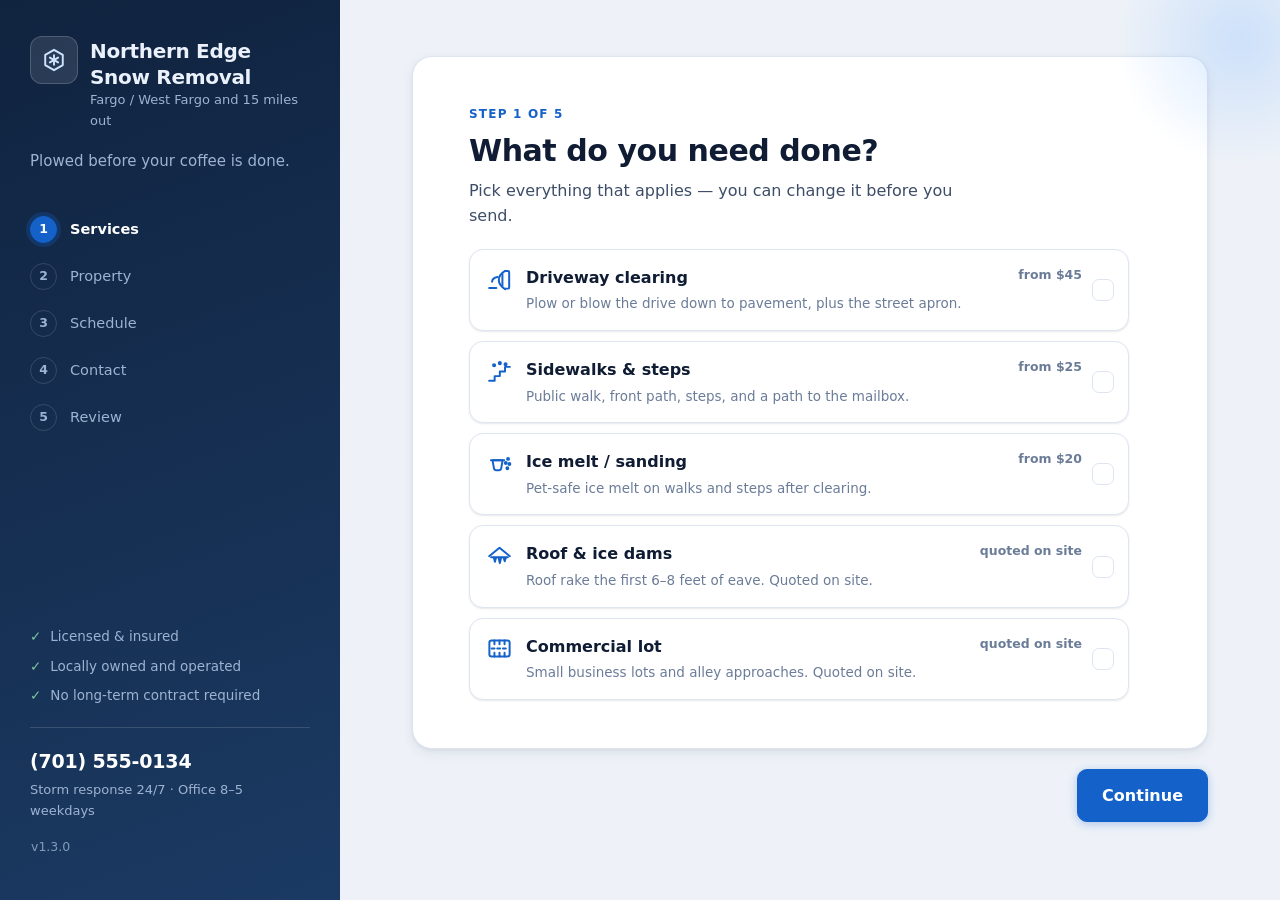
==== commit d8b850f3: "Lock the page down: one scroller, no bounce, no drift Most people will use this in a browser rather " ====
--- a/index.html
+++ b/index.html
@@ -2,7 +2,7 @@
 <html lang="en">
 <head>
 <meta charset="utf-8">
-<meta name="viewport" content="width=device-width, initial-scale=1, viewport-fit=cover">
+<meta name="viewport" content="width=device-width, initial-scale=1, viewport-fit=cover, interactive-widget=resizes-content">
 <title>Reserve snow removal</title>
 <meta name="description" content="Reserve driveway plowing, sidewalk clearing, and ice melt in a couple of minutes.">
 <meta name="theme-color" content="#10233f">
--- a/styles.css
+++ b/styles.css
@@ -68,6 +68,68 @@
    win over the hidden attribute. */
 [hidden] { display: none !important; }
 
+/* ============================================================
+   Page stability.
+
+   Most people will use this in a browser, not installed, so the page
+   has to behave like an app rather than a document: nothing rubber-
+   bands, no white gap appears past the end of the content, and the
+   view doesn't drift when a finger rests on it.
+
+   The whole page is a fixed-height shell and exactly ONE element
+   inside it scrolls. Nothing scrolls at the document level, so there
+   is no second scroll for a browser to bounce.
+   ============================================================ */
+
+html, body {
+  height: 100%;
+  overflow: hidden;                /* the document never scrolls */
+  overscroll-behavior: none;       /* no bounce, no pull-to-refresh */
+  -webkit-tap-highlight-color: transparent;
+  -webkit-text-size-adjust: 100%;  /* stop rotation from resizing text */
+  text-size-adjust: 100%;
+}
+
+body {
+  /* dvh follows the shrinking/growing browser toolbars on iOS and
+     Android, so the layout doesn't jump as they slide away. vh is the
+     fallback for anything that doesn't know dvh. */
+  height: 100vh;
+  height: 100dvh;
+  display: flex;
+  flex-direction: column;
+  position: relative;
+}
+
+/* Long-press should never select text or raise the iOS callout menu.
+   Re-enabled below for the things worth copying. */
+body {
+  -webkit-user-select: none;
+  user-select: none;
+  -webkit-touch-callout: none;
+}
+input, textarea, select, [contenteditable],
+.summary .v, .addr, .details, .ref, .railContact a {
+  -webkit-user-select: text;
+  user-select: text;
+  -webkit-touch-callout: default;
+}
+
+/* Kills the 300ms double-tap-to-zoom delay on anything tappable. */
+button, a, select, input, textarea, label, .card, .chip {
+  touch-action: manipulation;
+}
+
+/* Any scrolling region: contain the bounce so a flick that runs out of
+   content can't hand the gesture up to the page. */
+.scrollY {
+  overflow-y: auto;
+  overflow-x: hidden;
+  overscroll-behavior: contain;
+  -webkit-overflow-scrolling: touch;
+  min-height: 0;                   /* lets a flex child actually shrink */
+}
+
 /* ---------------------------------------------------------- icons
    One monoline set, stroke-only, inheriting currentColor so a single
    `color` declaration restyles any icon anywhere.                    */
@@ -87,8 +149,6 @@
 .tick svg { width: 13px; height: 13px; stroke-width: 2.6; }
 .bigcheck svg { width: 36px; height: 36px; stroke-width: 2.4; }
 
-html { -webkit-text-size-adjust: 100%; }
-
 body {
   margin: 0;
   background: var(--bg);
@@ -105,7 +165,9 @@
 
 /* ===================================================== compact top bar
    Mobile only. The sidebar replaces it on wide screens.               */
-.stickyTop { position: sticky; top: 0; z-index: 10; }
+/* Header sits outside the scroller now, so it can't slide or be
+   scrolled past — no sticky needed, and nothing to detach on iOS. */
+.stickyTop { flex: none; z-index: 10; }
 
 .topbar {
   display: flex;
@@ -251,19 +313,36 @@
 .progress i.on { background: var(--accent); }
 
 /* ===================================================== shell */
-.shell { display: block; }
+/* .shell takes whatever height is left under the header and gives it to
+   .content; .content splits it between the scroller and the nav bar. */
+.shell { flex: 1; min-height: 0; display: flex; }
 
 /* ===================================================== sidebar */
 .rail { display: none; }
 
 /* ===================================================== content */
 .content {
-  max-width: 720px;
-  margin: 0 auto;
-  padding: 0 16px 96px;
-}
-
-main { padding: 24px 0 8px; }
+  flex: 1;
+  min-width: 0;
+  min-height: 0;
+  display: flex;
+  flex-direction: column;
+}
+
+/* the one scrolling element on the form */
+main {
+  flex: 1;
+  min-height: 0;
+  overflow-y: auto;
+  overflow-x: hidden;
+  overscroll-behavior: contain;
+  -webkit-overflow-scrolling: touch;
+  padding: 24px 16px 8px;
+  /* centred like the old max-width, but on the scroller itself so the
+     scrollbar stays at the edge of the screen */
+  scrollbar-gutter: stable;
+}
+main > * { max-width: 720px; margin-left: auto; margin-right: auto; }
 .step[hidden] { display: none; }
 .step { animation: rise .28s ease both; }
 @keyframes rise {
@@ -451,14 +530,18 @@
 }
 
 /* ===================================================== nav */
+/* In the flex column rather than position:fixed. A fixed bar is what
+   jumps around when a mobile keyboard opens or a toolbar slides away;
+   as a flex item it is simply always the bottom of the shell. */
 .navbar {
-  position: fixed; left: 0; right: 0; bottom: 0; z-index: 20;
+  flex: none;
   display: flex; align-items: center; gap: 12px;
   padding: 12px 16px calc(12px + env(safe-area-inset-bottom));
   background: var(--surface);
   border-top: 1px solid var(--line);
   box-shadow: 0 -4px 18px rgba(15,28,51,.07);
 }
+.navbar > .btn { flex: none; }
 .runningTotal {
   flex: 1; text-align: center;
   font-size: 14px; font-weight: 600; color: var(--ink-2);
@@ -496,17 +579,20 @@
   .shell {
     display: grid;
     grid-template-columns: 340px minmax(0, 1fr);
-    min-height: 100vh;
     max-width: 1280px;
+    width: 100%;
     margin: 0 auto;
+    min-height: 0;             /* the body already caps the height */
   }
 
   /* ---------------------------------------------- sidebar */
   .rail {
     display: flex; flex-direction: column;
     gap: 34px;
-    position: sticky; top: 0; align-self: start;
-    height: 100vh;
+    height: 100%;
+    /* scrolls on its own only if a short window can't fit it */
+    overflow-y: auto;
+    overscroll-behavior: contain;
     padding: 36px 30px;
     background: linear-gradient(160deg, var(--rail-from) 0%, var(--rail-to) 100%);
     color: var(--rail-ink);
@@ -615,23 +701,28 @@
   .railContact p { margin-top: 4px; }
 
   /* ---------------------------------------------- form card */
+  /* On desktop the whole column scrolls, card and buttons together —
+     a card that scrolls inside a fixed frame feels stuck. */
   .content {
-    max-width: none;
+    min-height: 0;
+    overflow-y: auto;
+    overscroll-behavior: contain;
     padding: 40px 48px 48px;
     display: flex; flex-direction: column;
   }
   main {
-    flex: 1;
+    flex: none;
+    overflow: visible;
     padding: 40px 44px;
     background: var(--surface);
     border: 1px solid var(--line);
     border-radius: var(--r-lg);
     box-shadow: var(--sh-2);
   }
+  main > * { max-width: none; margin-left: 0; margin-right: 0; }
   .step { max-width: 660px; }
 
   .navbar {
-    position: static;
     margin-top: 20px;
     padding: 0;
     background: none; border: none; box-shadow: none;
@@ -659,13 +750,14 @@
    job board meant to be worked from a phone at 5 AM.
    ============================================================ */
 
-.adminBody { padding-bottom: 40px; }
-
 /* ---------------------------------------------------------- gate */
 .gate {
-  min-height: 100vh;
+  flex: 1;
+  min-height: 0;
   display: grid; place-items: center;
   padding: 24px;
+  overflow-y: auto;                 /* only if a short screen needs it */
+  overscroll-behavior: contain;
   background: linear-gradient(160deg, var(--rail-from), var(--rail-to));
 }
 .gateCard {
@@ -689,7 +781,10 @@
 .btn.wide { width: 100%; margin-top: 18px; }
 
 /* ---------------------------------------------------------- bar */
+.board { flex: 1; min-height: 0; display: flex; flex-direction: column; }
+
 .adminBar {
+  flex: none;
   display: flex; align-items: center; justify-content: space-between;
   gap: 12px;
   padding: calc(14px + env(safe-area-inset-top)) 16px 14px;
@@ -713,14 +808,37 @@
 @keyframes spin { to { transform: rotate(360deg); } }
 
 /* ---------------------------------------------------------- tools */
+/* Outside the scroller, so filters and search are always reachable
+   without sticky positioning. */
 .adminTools {
-  position: sticky; top: 0; z-index: 5;
+  flex: none;
   display: grid; gap: 10px;
   padding: 14px 16px;
   background: var(--bg);
   border-bottom: 1px solid var(--line);
 }
-.adminTools .chips { overflow-x: auto; flex-wrap: nowrap; padding-bottom: 2px; }
+
+/* the one scrolling region on the board */
+.boardScroll {
+  flex: 1;
+  min-height: 0;
+  overflow-y: auto;
+  overflow-x: hidden;
+  overscroll-behavior: contain;
+  -webkit-overflow-scrolling: touch;
+  padding-bottom: env(safe-area-inset-bottom);
+}
+.adminTools .chips {
+  overflow-x: auto;
+  flex-wrap: nowrap;
+  padding-bottom: 2px;
+  /* contain-x stops a horizontal flick at the end of the filters from
+     becoming a swipe-back gesture; the hidden scrollbar keeps the row
+     from growing a grey bar on desktop. */
+  overscroll-behavior-x: contain;
+  scrollbar-width: none;
+}
+.adminTools .chips::-webkit-scrollbar { display: none; }
 .adminTools .chip { white-space: nowrap; font-size: 13.5px; padding: 7px 13px; }
 .adminTools input { padding: 10px 13px; }
 
@@ -803,6 +921,64 @@
   color: var(--muted); font-size: 15px;
 }
 
+/* ============================================================
+   Device fit — old small phones through folded/unfolded foldables,
+   tablets, and desktops.
+   ============================================================ */
+
+/* iOS zooms the whole page when a field smaller than 16px gets focus, and
+   never zooms back out. Any field that could be tapped on a phone is 16px.
+   Both conditions on purpose: pointer:coarse catches tablets and touch
+   laptops, the width query catches a phone-sized window (and is testable). */
+@media (pointer: coarse), (max-width: 899px) {
+  input, textarea, select, .statusSel, .officeNotes { font-size: 16px; }
+}
+
+/* 320–360px: iPhone SE, older Androids, and a Z Fold's outer screen.
+   Tighten padding rather than let anything overflow. */
+@media (max-width: 380px) {
+  main { padding-left: 12px; padding-right: 12px; }
+  .topbar { padding-left: 12px; padding-right: 12px; gap: 8px; }
+  .brand h1 { font-size: 15px; }
+  .mark { width: 38px; height: 38px; }
+  .markIcon { width: 20px; height: 20px; }
+  .callbtn { padding: 8px 12px; font-size: 13px; }
+  .navbar { padding-left: 12px; padding-right: 12px; gap: 8px; }
+  .btn { padding: 12px 16px; }
+  .card { padding: 13px 40px 13px 13px; }
+  .grid2 { grid-template-columns: 1fr; }   /* two fields side by side is too tight */
+  .jobs, .adminTools { padding-left: 12px; padding-right: 12px; }
+  .acts { gap: 6px; }
+  .act { font-size: 13px; padding: 9px 4px; }
+  .details .k { width: 84px; }
+}
+
+/* Landscape phones and other short windows: trim vertical padding so the
+   content area is still usable. */
+@media (max-height: 520px) and (max-width: 899px) {
+  main { padding-top: 14px; }
+  h2 { font-size: 20px; }
+  .cards { margin-top: 14px; }
+  h3 { margin-top: 18px; }
+  .topbar { padding-top: calc(8px + env(safe-area-inset-top)); padding-bottom: 8px; }
+  .navbar { padding-top: 8px; padding-bottom: calc(8px + env(safe-area-inset-bottom)); }
+}
+
+/* Unfolded foldables and tablets sit between the phone and desktop
+   layouts — give the form a comfortable measure instead of letting it
+   run the full width. */
+@media (min-width: 600px) and (max-width: 899px) {
+  main { padding-left: 24px; padding-right: 24px; }
+  .navbar { padding-left: 24px; padding-right: 24px; }
+}
+
+/* A foldable opening mid-session changes width without a reload; the
+   layout is fluid so it reflows, but stop icons and cards from being
+   stretched by the extra room. */
+@media (min-width: 900px) {
+  .shell { min-width: 0; }
+}
+
 /* honour reduced-motion preferences */
 @media (prefers-reduced-motion: reduce) {
   *, *::before, *::after { animation: none !important; transition: none !important; }
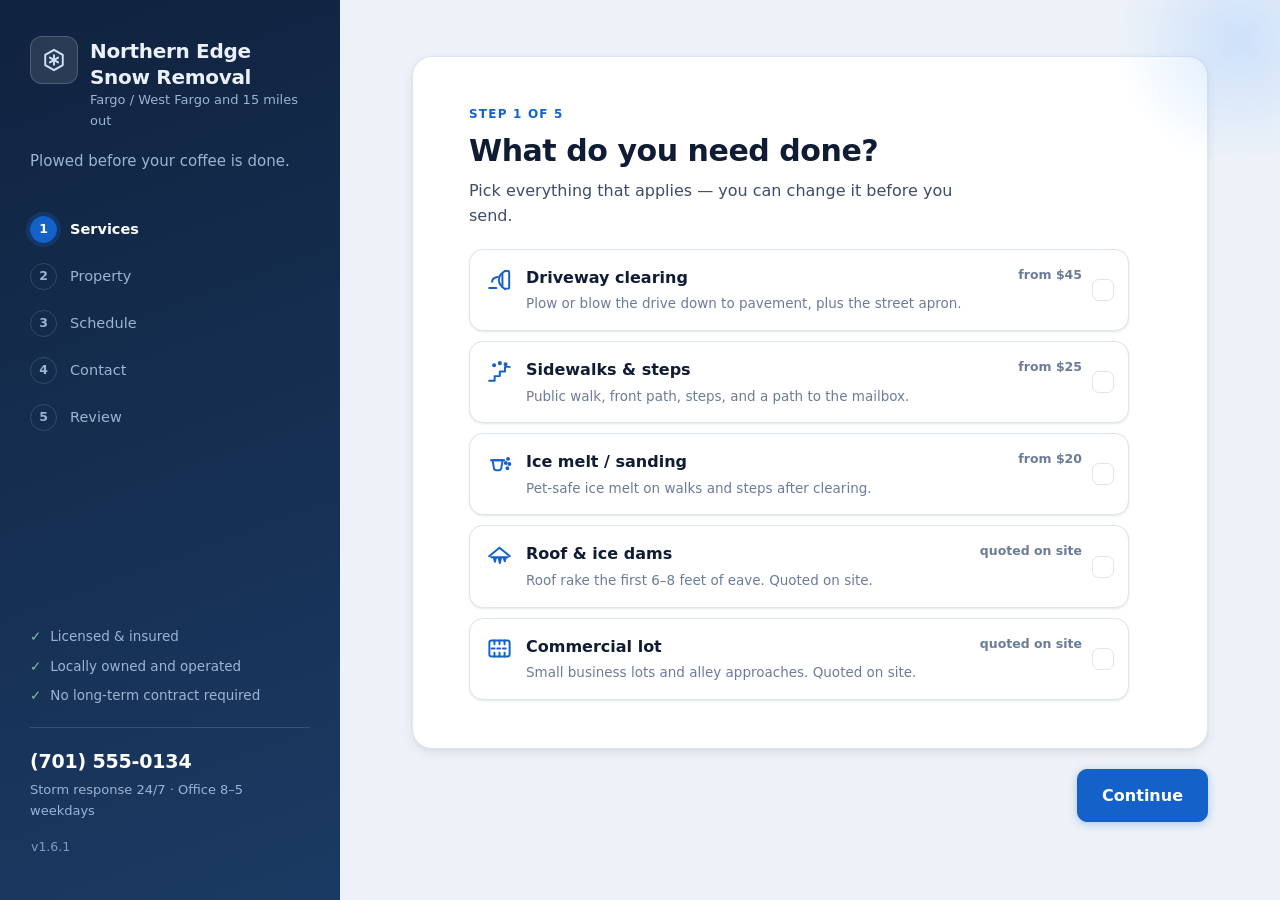
==== commit eea0f6af: "v1.6.1 — Install button always on the sign-in card The job board's Install button only appeared once" ====
--- a/index.html
+++ b/index.html
@@ -295,10 +295,11 @@
   </div>
 </div>
 
-<!-- iOS has no install prompt; the Install button reveals this instead -->
+<!-- Shown when the browser gives us no install prompt of our own; the
+     wording is filled in per browser by wireInstall(). -->
 <div class="iosHint" id="iosHint" hidden>
-  <p><strong>Add to Home Screen</strong></p>
-  <p>Tap the Share button in Safari, then <em>Add to Home Screen</em>.</p>
+  <p><strong id="installHintTitle">Add to Home Screen</strong></p>
+  <p id="installHintBody">Tap the Share button in Safari, then <em>Add to Home Screen</em>.</p>
   <button class="btn ghost sm" id="iosHintClose">Got it</button>
 </div>
 
--- a/styles.css
+++ b/styles.css
@@ -223,7 +223,7 @@
   border: 1.5px solid var(--accent);
   border-radius: var(--r);
   box-shadow: var(--sh-3);
-  animation: rise .25s ease both;
+  animation: rise .25s ease;
 }
 .iosHint p { font-size: 14.5px; color: var(--ink-2); }
 .iosHint p + p { margin-top: 4px; }
@@ -240,7 +240,7 @@
   font: inherit; font-size: 14px; font-weight: 600;
   box-shadow: var(--sh-3);
   cursor: pointer;
-  animation: rise .25s ease both;
+  animation: rise .25s ease;
 }
 .updatePill:hover { background: var(--rail-to); }
 
@@ -259,52 +259,34 @@
 }
 .verBtn:hover { color: var(--accent); border-color: var(--line); }
 
-/* ---------------------------------------------------------- update overlay */
-.updOverlay {
-  position: fixed; inset: 0; z-index: 60;
-  display: grid; place-items: center;
-  padding: 24px;
-  background: rgba(8, 16, 30, .62);
-  backdrop-filter: blur(3px);
-  animation: fade .18s ease both;
-}
-.updOverlay.out { animation: fade .22s ease both reverse; }
-@keyframes fade { from { opacity: 0 } to { opacity: 1 } }
-
-.updCard {
-  width: 100%; max-width: 380px;
-  border-radius: var(--r);
-  background: linear-gradient(150deg, var(--rail-from), var(--rail-to));
+/* ---------------------------------------------------------- toast
+   The whole update UI: tap the version, it updates, this says so. */
+.toast {
+  position: fixed; z-index: 60;
+  left: 50%;
+  bottom: calc(92px + env(safe-area-inset-bottom));
+  transform: translateX(-50%);
+  max-width: calc(100vw - 32px);
+  padding: 11px 20px;
+  border-radius: 999px;
+  background: var(--rail-from);
+  color: #fff;
+  font-size: 14px; font-weight: 600;
+  white-space: nowrap;
   box-shadow: var(--sh-3);
-  overflow: hidden;
-}
-.updHead {
-  display: flex; align-items: center; gap: 9px;
-  padding: 13px 18px;
-  border-bottom: 1px solid var(--rail-line);
-  color: var(--rail-mute);
-  font-size: 12px; font-weight: 700;
-  letter-spacing: .09em; text-transform: uppercase;
-}
-.updHead .dot {
-  width: 8px; height: 8px; border-radius: 50%;
-  background: var(--ok);
-  box-shadow: 0 0 0 3px rgba(61, 220, 151, .2);
-}
-.updBody {
-  padding: 18px;
-  min-height: 116px;
-  font-family: ui-monospace, SFMono-Regular, Menlo, Consolas, monospace;
-  font-size: 13.5px;
-  color: var(--rail-mute);
-}
-.updLine { animation: rise .22s ease both; }
-.updLine + .updLine { margin-top: 8px; }
-.updLine.big { font-size: 15.5px; color: #fff; margin-top: 14px; }
-.updLine.ok strong { color: #7fe3b8; }
-.updLine.dim { color: var(--rail-mute); opacity: .75; font-size: 12.5px; }
-.updLine .cur { animation: blink 1s steps(2) infinite; }
-@keyframes blink { 50% { opacity: 0 } }
+  pointer-events: none;
+  animation: toastIn .22s ease;
+}
+.toast.out { animation: toastOut .3s ease both; }
+
+@keyframes toastIn {
+  from { opacity: 0; transform: translate(-50%, 10px); }
+  to   { opacity: 1; transform: translate(-50%, 0); }
+}
+@keyframes toastOut {
+  from { opacity: 1; transform: translate(-50%, 0); }
+  to   { opacity: 0; transform: translate(-50%, 6px); }
+}
 
 /* progress hairline under the mobile bar */
 .progress { display: flex; gap: 3px; background: var(--line); }
@@ -344,7 +326,7 @@
 }
 main > * { max-width: 720px; margin-left: auto; margin-right: auto; }
 .step[hidden] { display: none; }
-.step { animation: rise .28s ease both; }
+.step { animation: rise .28s ease; }
 @keyframes rise {
   from { opacity: 0; transform: translateY(8px); }
   to   { opacity: 1; transform: none; }
@@ -519,7 +501,7 @@
   border-radius: 50%;
   background: var(--ok); color: #fff;
   box-shadow: 0 8px 24px rgba(15,157,106,.35);
-  animation: pop .4s cubic-bezier(.2,1.4,.4,1) both;
+  animation: pop .4s cubic-bezier(.2,1.4,.4,1);
 }
 @keyframes pop { from { transform: scale(.6); opacity: 0; } to { transform: none; opacity: 1; } }
 .ref {
@@ -692,7 +674,7 @@
      which has no sidebar at any width */
   .verLine:not(.always) { display: none; }
 
-  .updatePill, .iosHint { bottom: 24px; }
+  .updatePill, .iosHint, .toast { bottom: 24px; }
   .railContact a {
     display: block; font-size: 19px; font-weight: 700;
     color: #fff; text-decoration: none; letter-spacing: -.01em;
@@ -780,8 +762,38 @@
 .gateCard .check { border: none; padding: 0; font-size: 14px; }
 .btn.wide { width: 100%; margin-top: 18px; }
 
+.setupNote {
+  margin-top: 22px; padding-top: 20px;
+  border-top: 1px solid var(--line);
+  text-align: left;
+}
+.setupNote p { font-size: 14px; color: var(--ink-2); }
+.setupNote p + p { margin-top: 6px; }
+.setupNote strong { color: var(--ink); }
+.setupNote code {
+  font-family: ui-monospace, SFMono-Regular, Menlo, Consolas, monospace;
+  font-size: 12.5px;
+  background: var(--surface-2);
+  border: 1px solid var(--line);
+  border-radius: 5px;
+  padding: 1px 5px;
+}
+
 /* ---------------------------------------------------------- bar */
 .board { flex: 1; min-height: 0; display: flex; flex-direction: column; }
+
+.demoBanner {
+  flex: none;
+  padding: 10px 16px;
+  background: #fdf3d8;
+  color: #6b4c07;
+  border-bottom: 1px solid #e8d49a;
+  font-size: 13.5px; font-weight: 600;
+  text-align: center;
+}
+@media (prefers-color-scheme: dark) {
+  .demoBanner { background: #33280c; color: #f0d68d; border-bottom-color: #4d3d13; }
+}
 
 .adminBar {
   flex: none;
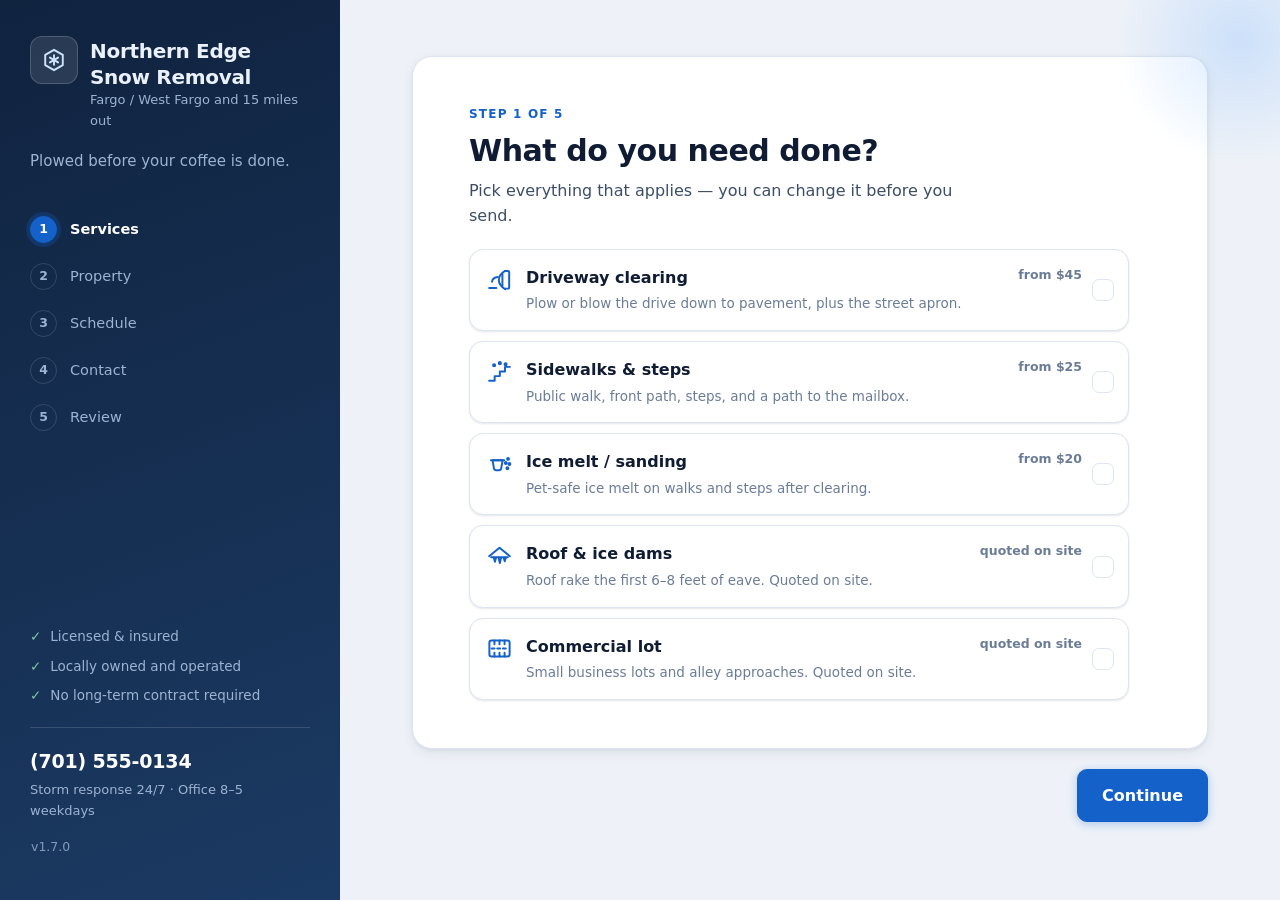
==== commit 3f24fde6: "v1.7.0 — Split the two apps into their own install scopes The board could not be installed on Androi" ====
--- a/index.html
+++ b/index.html
@@ -2,312 +2,34 @@
 <html lang="en">
 <head>
 <meta charset="utf-8">
-<meta name="viewport" content="width=device-width, initial-scale=1, viewport-fit=cover, interactive-widget=resizes-content">
-<title>Reserve snow removal</title>
-<meta name="description" content="Reserve driveway plowing, sidewalk clearing, and ice melt in a couple of minutes.">
+<meta name="viewport" content="width=device-width, initial-scale=1">
+<title>Northern Edge Snow Removal</title>
 <meta name="theme-color" content="#10233f">
-<link rel="manifest" href="manifest.json">
-<link rel="apple-touch-icon" href="icons/apple-touch-icon.png">
-<meta name="mobile-web-app-capable" content="yes">
-<meta name="apple-mobile-web-app-capable" content="yes">
-<meta name="apple-mobile-web-app-title" content="Snow Removal">
-<meta name="apple-mobile-web-app-status-bar-style" content="black-translucent">
-<!-- same crystal as the sprite's #i-flake, inlined so the tab icon matches -->
-<link rel="icon" href="data:image/svg+xml,<svg xmlns='http://www.w3.org/2000/svg' viewBox='0 0 24 24' fill='none' stroke='%231462c9' stroke-width='1.9' stroke-linecap='round' stroke-linejoin='round'><path d='M12 2.6 20.1 7.3v9.4L12 21.4 3.9 16.7V7.3Z'/><path d='M12 7.6v8.8'/><path d='M8.2 9.8 15.8 14.2'/><path d='M15.8 9.8 8.2 14.2'/></svg>">
-<link rel="stylesheet" href="styles.css">
+<link rel="icon" href="icons/icon-192.png">
+
+<!-- The reservation form used to live here. It moved into reserve/ so the
+     two apps stop sharing an install scope; see sw-core.js. This page has
+     no manifest on purpose — it must not be installable itself, or it
+     would claim the whole site's scope all over again.
+
+     Old installs still start here, and their scope covers reserve/, so
+     they land in the form and keep working. -->
+<meta http-equiv="refresh" content="0; url=reserve/">
+<script>location.replace("reserve/" + location.search + location.hash);</script>
+
+<style>
+  body {
+    margin: 0; min-height: 100vh;
+    display: grid; place-items: center;
+    background: #eef2f8; color: #3d4d68;
+    font: 16px/1.6 system-ui, -apple-system, "Segoe UI", sans-serif;
+    text-align: center; padding: 24px;
+  }
+  a { color: #1462c9; }
+</style>
 </head>
 <body>
-
-<!-- ============================================================
-     Icon sprite. Hand-drawn monoline set, 24×24, stroke-only so
-     everything inherits currentColor. Referenced by id from
-     config.js (`icon: "plow"` → #i-plow).
-     ============================================================ -->
-<svg class="sprite" aria-hidden="true" focusable="false">
-
-  <!-- brand: a crystal — hexagon with an asterisk core -->
-  <symbol id="i-flake" viewBox="0 0 24 24">
-    <path d="M12 2.6 20.1 7.3v9.4L12 21.4 3.9 16.7V7.3Z"/>
-    <path d="M12 7.6v8.8"/>
-    <path d="M8.2 9.8 15.8 14.2"/>
-    <path d="M15.8 9.8 8.2 14.2"/>
-  </symbol>
-
-  <!-- driveway: a plow blade rolling a curl of snow off to the side -->
-  <symbol id="i-plow" viewBox="0 0 24 24">
-    <path d="M17 4.4c-3.7 2.2-5.6 4.9-5.6 8.1s1.9 5.9 5.6 8.1"/>
-    <path d="M17 4.4h2.5a1.1 1.1 0 0 1 1.1 1.1v13.5a1.1 1.1 0 0 1-1.1 1.1H17"/>
-    <path d="M14.6 6.9v11.2"/>
-    <path d="M10.3 9.7C7 10.3 5.4 11.7 5.4 14"/>
-    <path d="M2.8 19.6h6.4"/>
-  </symbol>
-
-  <!-- walks: steps climbing out from under the snowfall -->
-  <symbol id="i-steps" viewBox="0 0 24 24">
-    <path d="M2.8 20.2h4.9v-4.1h4.6V12h4.6V7.9h4.3"/>
-    <circle cx="7.2" cy="6.4" r=".95"/>
-    <circle cx="12.3" cy="4.6" r=".95"/>
-    <circle cx="17.4" cy="5.6" r=".95"/>
-  </symbol>
-
-  <!-- ice melt: a bucket throwing grains -->
-  <symbol id="i-salt" viewBox="0 0 24 24">
-    <path d="M5.8 9.2h9l-1.3 7.1a2.1 2.1 0 0 1-2.1 1.7H9.2a2.1 2.1 0 0 1-2.1-1.7Z"/>
-    <path d="M4.4 9.2h11.8"/>
-    <circle cx="19.6" cy="7.9" r=".85"/>
-    <circle cx="17.6" cy="11.6" r=".85"/>
-    <circle cx="20.8" cy="12.4" r=".85"/>
-    <circle cx="19" cy="16.2" r=".85"/>
-  </symbol>
-
-  <!-- roof: an eave hung with icicles -->
-  <symbol id="i-roof" viewBox="0 0 24 24">
-    <path d="M2.8 12.6 12 5.2l9.2 7.4"/>
-    <path d="M4.6 13.5h14.8"/>
-    <path d="m7 14 .95 3.6.95-3.6"/>
-    <path d="m11.2 14 1.1 4.8 1.1-4.8"/>
-    <path d="m15.7 14 .95 3.1.95-3.1"/>
-  </symbol>
-
-  <!-- commercial lot: stalls and a center aisle, seen from above -->
-  <symbol id="i-lot" viewBox="0 0 24 24">
-    <rect x="3" y="4.8" width="18" height="14.4" rx="2"/>
-    <path d="M7.5 4.8v3.5M12 4.8v3.5M16.5 4.8v3.5"/>
-    <path d="M7.5 19.2v-3.5M12 19.2v-3.5M16.5 19.2v-3.5"/>
-    <path d="M5 12h14" stroke-dasharray="2.6 2.4"/>
-  </symbol>
-
-  <!-- selection + confirmation -->
-  <symbol id="i-check" viewBox="0 0 24 24">
-    <path d="M5 12.6 9.7 17.3 19 6.8"/>
-  </symbol>
-
-  <!-- install to home screen -->
-  <symbol id="i-install" viewBox="0 0 24 24">
-    <path d="M12 3.6v10.8"/>
-    <path d="m7.8 10.6 4.2 4.2 4.2-4.2"/>
-    <path d="M4.4 17.2v1.4a1.8 1.8 0 0 0 1.8 1.8h11.6a1.8 1.8 0 0 0 1.8-1.8v-1.4"/>
-  </symbol>
-
-</svg>
-
-<!-- ============================================ compact bar (mobile only) -->
-<div class="stickyTop">
-<header class="topbar">
-  <div class="brand">
-    <span class="mark">❄</span>
-    <div>
-      <h1 id="bizNameSm">Snow Removal</h1>
-      <p id="bizAreaSm" class="muted sm"></p>
-    </div>
-  </div>
-  <div class="topActions">
-    <button id="installBtnSm" class="callbtn" hidden>Install</button>
-    <a id="bizPhoneSm" class="callbtn" href="#">Call</a>
-  </div>
-</header>
-<div class="progress" id="progress"></div>
-</div>
-
-<div class="shell">
-
-  <!-- ================================================ sidebar (desktop) -->
-  <aside class="rail">
-    <div class="railTop">
-      <div class="brand lg">
-        <span class="mark"><svg class="markIcon"><use href="#i-flake"></use></svg></span>
-        <div>
-          <h1 id="bizName">Snow Removal</h1>
-          <p id="bizArea" class="muted sm"></p>
-        </div>
-      </div>
-      <p id="bizTagline" class="tagline"></p>
-    </div>
-
-    <ol class="stepper" id="stepper"></ol>
-
-    <div class="railBottom">
-      <div class="railEstimate" id="railEstimate" hidden>
-        <span class="lbl">Running estimate</span>
-        <span class="amt" id="railAmt"></span>
-        <span class="per" id="railPer"></span>
-      </div>
-      <ul class="trust" id="trustList"></ul>
-      <button id="installBtn" class="railInstall" hidden>
-        <svg class="dl" aria-hidden="true"><use href="#i-install"></use></svg>
-        Install this app
-      </button>
-
-      <div class="railContact">
-        <a id="bizPhone" href="#"></a>
-        <p id="bizHours" class="muted sm"></p>
-        <button id="appVersion" class="verBtn" title="Check for updates"></button>
-      </div>
-    </div>
-  </aside>
-
-  <!-- ================================================ form -->
-  <div class="content">
-    <main id="app">
-
-      <!-- ------------------------------------------------ 1: services -->
-      <section class="step" data-step="0">
-        <p class="eyebrow">Step 1 of 5</p>
-        <h2>What do you need done?</h2>
-        <p class="lede">Pick everything that applies — you can change it before you send.</p>
-        <div id="serviceList" class="cards"></div>
-        <p class="err" id="err-services" hidden>Pick at least one service to continue.</p>
-      </section>
-
-      <!-- ------------------------------------------------ 2: property -->
-      <section class="step" data-step="1" hidden>
-        <p class="eyebrow">Step 2 of 5</p>
-        <h2>Tell us about the property</h2>
-        <p class="lede">This is what lets us quote you accurately the first time.</p>
-
-        <div id="sizeBlock">
-          <h3>Driveway size</h3>
-          <div id="sizeList" class="cards two"></div>
-        </div>
-
-        <h3>Surface</h3>
-        <div id="surfaceList" class="chips"></div>
-
-        <h3>Anything we should know?</h3>
-        <div id="flagList" class="checks two"></div>
-
-        <label class="field">
-          <span>Where should the snow go?</span>
-          <input type="text" id="pileSpot" placeholder="e.g. north side of the drive, not by the mailbox">
-        </label>
-      </section>
-
-      <!-- ------------------------------------------------ 3: schedule -->
-      <section class="step" data-step="2" hidden>
-        <p class="eyebrow">Step 3 of 5</p>
-        <h2>How often, and when?</h2>
-        <p class="lede">Season contracts get first pass on storm days.</p>
-
-        <div id="planList" class="cards"></div>
-
-        <div id="triggerBlock" hidden>
-          <h3>Come out after how much snow?</h3>
-          <div id="triggerList" class="chips"></div>
-        </div>
-
-        <h3>Preferred start</h3>
-        <input type="date" id="startDate">
-
-        <h3>Time of day</h3>
-        <div id="windowList" class="cards two"></div>
-      </section>
-
-      <!-- ------------------------------------------------ 4: contact -->
-      <section class="step" data-step="3" hidden>
-        <p class="eyebrow">Step 4 of 5</p>
-        <h2>Where are we going, and who do we call?</h2>
-        <p class="lede">We confirm every job before the first visit. Nothing is charged here.</p>
-
-        <div class="grid2">
-          <label class="field">
-            <span>Name <i>*</i></span>
-            <input type="text" id="name" autocomplete="name" required>
-          </label>
-          <label class="field">
-            <span>Phone <i>*</i></span>
-            <input type="tel" id="phone" autocomplete="tel" placeholder="701-555-0134" required>
-          </label>
-        </div>
-
-        <label class="field">
-          <span>Email</span>
-          <input type="email" id="email" autocomplete="email" placeholder="Optional — for your confirmation">
-        </label>
-
-        <label class="field">
-          <span>Service address <i>*</i></span>
-          <input type="text" id="address" autocomplete="street-address" required>
-        </label>
-
-        <div class="grid2">
-          <label class="field">
-            <span>City <i>*</i></span>
-            <input type="text" id="city" autocomplete="address-level2" required>
-          </label>
-          <label class="field">
-            <span>ZIP</span>
-            <input type="text" id="zip" inputmode="numeric" autocomplete="postal-code">
-          </label>
-        </div>
-
-        <label class="field">
-          <span>Notes for the crew</span>
-          <textarea id="notes" rows="3" placeholder="Gate code, where to park, anything fragile…"></textarea>
-        </label>
-
-        <label class="check big">
-          <input type="checkbox" id="textOk" checked>
-          <span>Text me when the crew is on the way</span>
-        </label>
-
-        <p class="err" id="err-contact" hidden>Name, phone, address, and city are required.</p>
-      </section>
-
-      <!-- ------------------------------------------------ 5: review -->
-      <section class="step" data-step="4" hidden>
-        <p class="eyebrow">Step 5 of 5</p>
-        <h2>Look this over</h2>
-        <p class="lede">One last check, then it comes straight to us.</p>
-
-        <div class="reviewGrid">
-          <div id="summary" class="summary"></div>
-          <div class="estimate" id="estimate"></div>
-        </div>
-
-        <p class="fineprint">
-          This is a ballpark, not a quote. We confirm the price by phone or text
-          before the first visit, and nothing is charged through this form.
-        </p>
-
-        <p class="err" id="err-submit" hidden></p>
-      </section>
-
-      <!-- ------------------------------------------------ done -->
-      <section class="step done" data-step="5" hidden>
-        <div class="bigcheck"><svg><use href="#i-check"></use></svg></div>
-        <h2>Request sent</h2>
-        <p class="lede" id="doneMsg"></p>
-        <p class="ref" id="doneRef"></p>
-        <button class="btn ghost" id="againBtn">Book another property</button>
-      </section>
-
-      <!-- mobile only; the sidebar carries this on desktop -->
-      <p class="verLine">
-        <button id="appVersionSm" class="verBtn" title="Check for updates"></button>
-      </p>
-    </main>
-
-    <footer class="navbar">
-      <button class="btn ghost" id="backBtn" hidden>Back</button>
-      <div class="runningTotal" id="runningTotal"></div>
-      <button class="btn primary" id="nextBtn">Continue</button>
-    </footer>
-  </div>
-</div>
-
-<!-- Shown when the browser gives us no install prompt of our own; the
-     wording is filled in per browser by wireInstall(). -->
-<div class="iosHint" id="iosHint" hidden>
-  <p><strong id="installHintTitle">Add to Home Screen</strong></p>
-  <p id="installHintBody">Tap the Share button in Safari, then <em>Add to Home Screen</em>.</p>
-  <button class="btn ghost sm" id="iosHintClose">Got it</button>
-</div>
-
-<!-- shown when a new version has been downloaded in the background -->
-<button class="updatePill" id="updatePill" hidden>Update available — tap to install</button>
-
-<script src="config.js"></script>
-<script src="updater.js"></script>
-<script src="app.js"></script>
+  <p>Taking you to the reservation form…<br>
+     <a href="reserve/">Continue</a></p>
 </body>
 </html>
